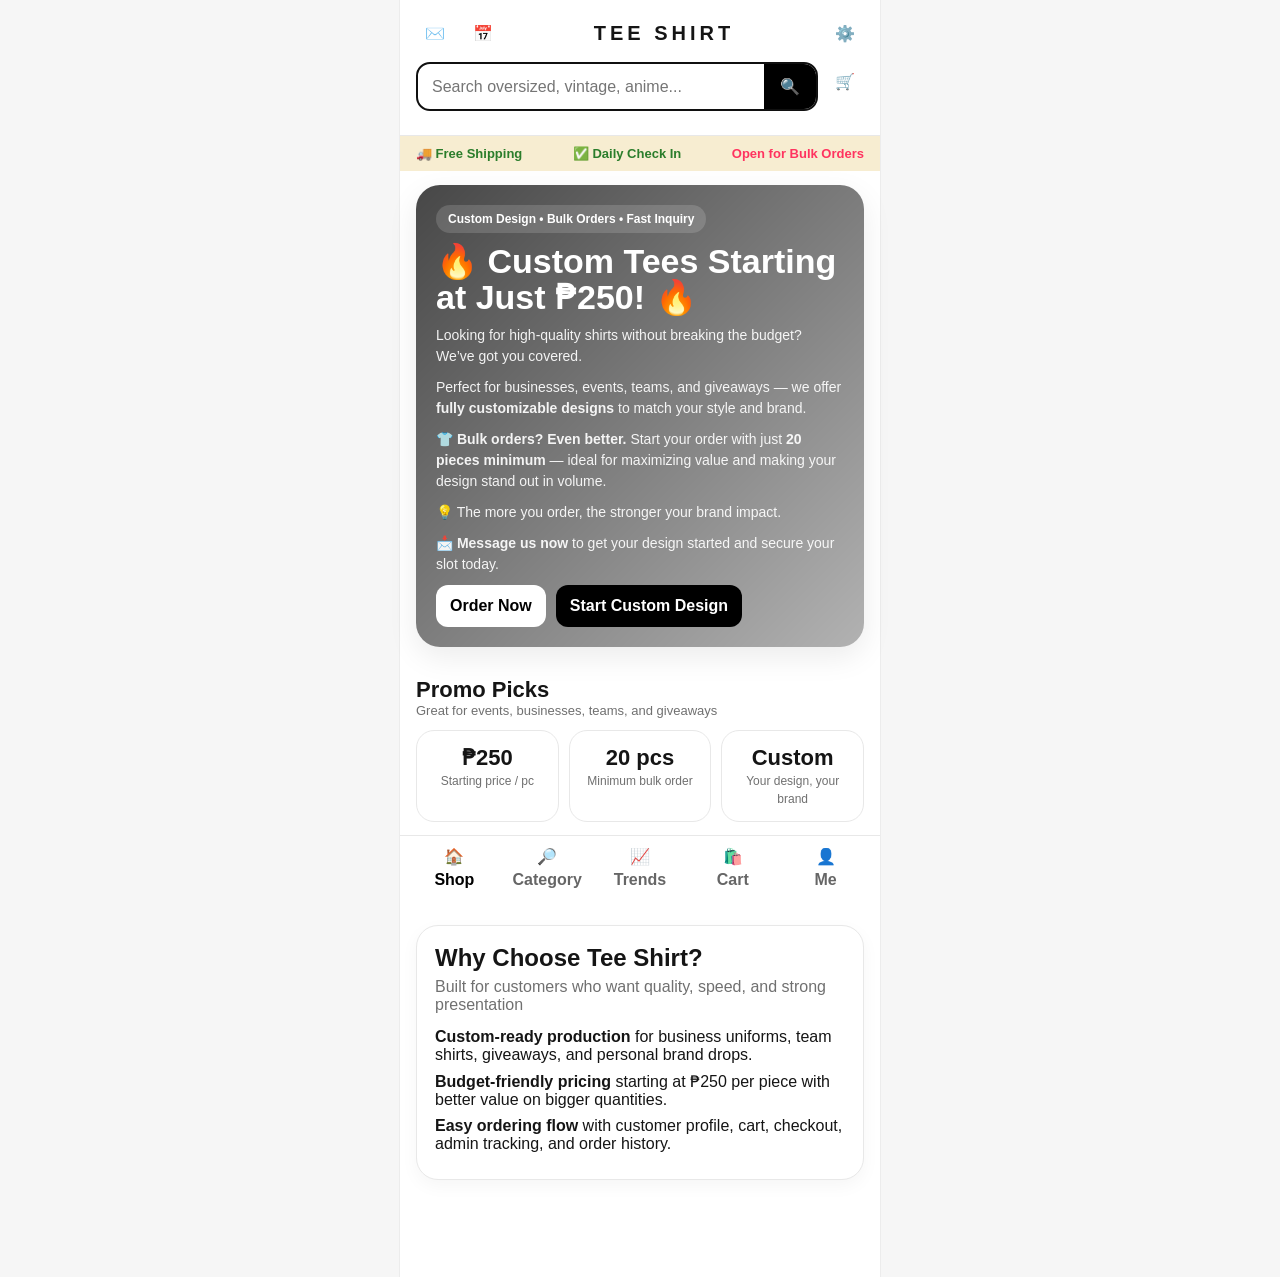
==== index.html @ b902dbe9 "Add files via upload" ====
<!DOCTYPE html>
<html lang="en">
<head>
  <meta charset="UTF-8" />
  <meta name="viewport" content="width=device-width, initial-scale=1.0" />
  <title>Tee Shirt</title>
  <link rel="stylesheet" href="./styles-v2.css" />
</head>
<body data-page="shop">
  <div class="app">
    <header class="topbar">
      <div class="topbar-inner">
        <button class="icon-btn js-notice" data-text="Inbox coming soon">✉️</button>
        <button class="icon-btn js-notice" data-text="Promos saved">📅</button>
        <div class="logo">TEE SHIRT</div>
        <a class="icon-btn" href="./admin-login.html" title="Admin">⚙️</a>
      </div>
      <div class="search-wrap">
        <div class="search">
          <input id="searchInput" type="text" placeholder="Search oversized, vintage, anime..." />
          <button id="searchBtn">🔍</button>
        </div>
        <button class="icon-btn" id="openCartBtn">🛒</button>
      </div>
      <div class="chips" id="chips"></div>
    </header>

    <div class="banner-strip">
      <div>🚚 Free Shipping</div>
      <div>✅ Daily Check In</div>
      <div class="pink">Open for Bulk Orders</div>
    </div>

    <section class="hero">
      <div class="hero-card">
        <div class="hero-copy hero-copy-wide">
          <div class="hero-eyebrow">Custom Design • Bulk Orders • Fast Inquiry</div>
          <h1>🔥 Custom Tees Starting at Just ₱250! 🔥</h1>
          <p>Looking for high-quality shirts without breaking the budget? We’ve got you covered.</p>
          <p>Perfect for businesses, events, teams, and giveaways — we offer <strong>fully customizable designs</strong> to match your style and brand.</p>
          <p>👕 <strong>Bulk orders? Even better.</strong> Start your order with just <strong>20 pieces minimum</strong> — ideal for maximizing value and making your design stand out in volume.</p>
          <p>💡 The more you order, the stronger your brand impact.</p>
          <p>📩 <strong>Message us now</strong> to get your design started and secure your slot today.</p>
          <div class="cta-row">
            <button class="btn light" id="shopNowBtn">Order Now</button>
            <button class="btn dark" id="openAccountBtn">Start Custom Design</button>
          </div>
        </div>
      </div>
    </section>

    <section class="section">
      <div class="section-head">
        <div>
          <div class="section-title">Promo Picks</div>
          <div class="section-sub">Great for events, businesses, teams, and giveaways</div>
        </div>
      </div>
      <div class="sale-strip">
        <div class="sale-box"><strong>₱250</strong><span>Starting price / pc</span></div>
        <div class="sale-box"><strong>20 pcs</strong><span>Minimum bulk order</span></div>
        <div class="sale-box"><strong>Custom</strong><span>Your design, your brand</span></div>
      </div>
    </section>

    <section class="section" id="productsSection">
      <div class="section-head">
        <div>
          <div class="section-title">Trending Products</div>
          <div class="section-sub" id="sourceLabel">Loading products...</div>
        </div>
      </div>
      <div class="grid" id="productGrid"></div>
    </section>

    <section class="section">
      <div class="panel">
        <div class="panel-head">
          <h2>Why Choose Tee Shirt?</h2>
          <p>Built for customers who want quality, speed, and strong presentation</p>
        </div>
        <div class="notes">
          <p><strong>Custom-ready production</strong> for business uniforms, team shirts, giveaways, and personal brand drops.</p>
          <p><strong>Budget-friendly pricing</strong> starting at ₱250 per piece with better value on bigger quantities.</p>
          <p><strong>Easy ordering flow</strong> with customer profile, cart, checkout, admin tracking, and order history.</p>
        </div>
      </div>
    </section>

    <nav class="bottom-nav">
      <button class="nav-btn active" id="navHome">🏠<span>Shop</span></button>
      <button class="nav-btn" id="navCategory">🔎<span>Category</span></button>
      <button class="nav-btn js-notice" data-text="Trends page can be added next">📈<span>Trends</span></button>
      <button class="nav-btn" id="navCart">🛍️<span>Cart</span></button>
      <button class="nav-btn" id="navAccount">👤<span>Me</span></button>
    </nav>
  </div>

  <div class="drawer" id="drawer">
    <div class="drawer-panel">
      <div class="drawer-head">
        <strong id="drawerTitle">Cart</strong>
        <button class="icon-btn" id="closeDrawerBtn">✕</button>
      </div>
      <div class="drawer-content">
        <div id="cartView" class="hidden"></div>
        <div id="accountView" class="hidden"></div>
      </div>
    </div>
  </div>

  
  <div class="product-page-modal hidden" id="productPageModal">
    <div class="product-page-shell">
      <div class="product-page-header">
        <button class="icon-btn" id="closeProductPageBtn" type="button">←</button>
        <div class="product-page-title">Product Details</div>
        <button class="icon-btn js-notice" data-text="Share feature can be added next" type="button">⤴</button>
      </div>

      <div class="product-page-scroll">
        <div class="product-gallery">
          <div class="product-main-image-wrap">
            <img id="productPageMainImage" class="product-main-image" src="" alt="Product image" />
            <div class="product-image-badge" id="productPageBadge">New</div>
          </div>

          <div class="product-thumbs">
            <button class="product-thumb active" id="thumbBtn1" type="button"><img id="thumbImg1" src="" alt=""></button>
            <button class="product-thumb" id="thumbBtn2" type="button"><img id="thumbImg2" src="" alt=""></button>
            <button class="product-thumb" id="thumbBtn3" type="button"><img id="thumbImg3" src="" alt=""></button>
          </div>
        </div>

        <div class="product-page-body">
          <div class="product-brand-row">
            <div class="product-brand-text" id="productPageBrand">TEE SHIRT</div>
            <button class="wishlist-chip js-notice" data-text="Wishlist feature can be added next" type="button">♡ Save</button>
          </div>

          <h2 class="product-page-name" id="productPageName"></h2>

          <div class="product-page-price-row">
            <div class="product-page-price" id="productPagePrice"></div>
            <div class="product-page-old-price" id="productPageOldPrice"></div>
          </div>

          <div class="product-meta-block">
            <div class="meta-pill" id="productPageCategory">Category</div>
            <div class="meta-pill" id="productPageSold">0 sold</div>
            <div class="meta-pill" id="productPageStock">Stock: 0</div>
          </div>

          <div class="product-section">
            <div class="product-section-head">
              <strong>Select Size</strong>
              <span id="selectedSizeLabel">No size selected</span>
            </div>
            <div class="size-grid" id="sizeGrid">
              <button class="size-option" type="button" data-size="S">S</button>
              <button class="size-option" type="button" data-size="M">M</button>
              <button class="size-option" type="button" data-size="L">L</button>
              <button class="size-option" type="button" data-size="XL">XL</button>
              <button class="size-option" type="button" data-size="2XL">2XL</button>
            </div>
          </div>

          <div class="product-section">
            <div class="product-section-head">
              <strong>Quantity</strong>
              <span>Adjust your order</span>
            </div>
            <div class="qty-box-large">
              <button id="detailQtyMinus" type="button">−</button>
              <strong id="detailQtyValue">1</strong>
              <button id="detailQtyPlus" type="button">+</button>
            </div>
          </div>

          <div class="product-section">
            <div class="product-section-head">
              <strong>Product Details</strong>
              <span>Good for events, teams, and brands</span>
            </div>
            <div class="detail-list">
              <div class="detail-row"><span>Store</span><strong>Tee Shirt</strong></div>
              <div class="detail-row"><span>Material</span><strong>Premium cotton feel</strong></div>
              <div class="detail-row"><span>Fit</span><strong>Customizable / Bulk-ready</strong></div>
              <div class="detail-row"><span>Minimum Order</span><strong>20 pcs for custom bulk</strong></div>
              <div class="detail-row"><span>Use Case</span><strong>Business, events, teams, giveaways</strong></div>
            </div>
          </div>

          <div class="product-section">
            <div class="product-section-head">
              <strong>Description</strong>
            </div>
            <p class="product-description" id="productPageDescription">
              High-quality custom tee ready for personal design, brand identity, uniforms, team wear, and giveaways.
            </p>
          </div>
        </div>
      </div>

      <div class="product-bottom-bar">
        <div class="product-bottom-price">
          <span>Total</span>
          <strong id="detailTotalPrice">₱0</strong>
        </div>
        <button class="btn dark product-add-btn" id="productPageAddToCartBtn" type="button">Add to Cart</button>
      </div>
    </div>
  </div>


  
  <div class="inquiry-modal hidden" id="inquiryModal">
    <div class="inquiry-card">
      <div class="drawer-head">
        <strong>Custom Bulk Order Inquiry</strong>
        <button class="icon-btn" id="closeInquiryBtn">✕</button>
      </div>
      <div class="inquiry-body">
        <div class="small">Send your design and bulk order details to admin.</div>
        <div class="field">
          <label>Name</label>
          <input id="inq_name" placeholder="Your full name" />
        </div>
        <div class="field">
          <label>Phone</label>
          <input id="inq_phone" placeholder="09xxxxxxxxxx" />
        </div>
        <div class="field">
          <label>Message</label>
          <<input type="file" id="inquiryImage" accept="image/*"><br>textarea id="inq_message" placeholder="Tell us your shirt design idea, quantity, sizes, event date, colors, and other details."></<input type="file" id="inquiryImage" accept="image/*"><br>textarea>
        </div>
        <button class="btn dark full-btn" id="sendInquiryBtn">Send Message</button>
      </div>
    </div>
  </div>


  <div class="notice" id="notice"></div>

  <script type="module" src="./app-v2.js"></script>
</body>
</html>
---- styles-v2.css ----
:root{--bg:#f6f6f6;--card:#fff;--text:#151515;--muted:#707070;--line:#e8e8e8;--shadow:0 10px 30px rgba(0,0,0,.08)}
*{box-sizing:border-box} html,body{margin:0;padding:0;font-family:Arial,Helvetica,sans-serif;background:var(--bg);color:var(--text)}
a{text-decoration:none;color:inherit} button,input,select{font:inherit} .hidden{display:none!important} .pink{color:#ff335f}
.app{max-width:480px;margin:0 auto;min-height:100vh;background:#fff;position:relative;box-shadow:0 0 0 1px rgba(0,0,0,.04)}
.topbar{position:sticky;top:0;z-index:30;background:#fff;border-bottom:1px solid var(--line)}
.topbar-inner{display:flex;align-items:center;gap:10px;padding:14px 16px 10px}
.logo{font-size:20px;font-weight:900;letter-spacing:4px;flex:1;text-align:center}
.icon-btn{width:38px;height:38px;border:none;background:#fff;border-radius:12px;display:grid;place-items:center;cursor:pointer}
.search-wrap{display:flex;gap:8px;padding:0 16px 12px}
.search{flex:1;display:flex;align-items:center;background:#fff;border:2px solid #101010;border-radius:14px;overflow:hidden}
.search input{flex:1;border:none;outline:none;padding:13px 14px;background:transparent}
.search button{border:none;background:#000;color:#fff;padding:13px 16px;cursor:pointer}
.chips{display:flex;gap:10px;overflow:auto;padding:0 16px 12px}.chips::-webkit-scrollbar{display:none}
.chip{white-space:nowrap;padding:8px 14px;border-radius:999px;background:#f1f1f1;border:1px solid var(--line);font-weight:700;font-size:14px;cursor:pointer}
.chip.active{background:#000;color:#fff;border-color:#000}
.banner-strip{display:flex;justify-content:space-between;gap:10px;padding:10px 16px;background:#f7edd1;font-weight:700;color:#2b7d2b;font-size:13px}
.hero{padding:14px 16px}
.hero-card{border-radius:24px;overflow:hidden;box-shadow:var(--shadow);background:linear-gradient(135deg,rgba(0,0,0,.72),rgba(0,0,0,.3)),url('https://images.unsplash.com/photo-1521572163474-6864f9cf17ab?auto=format&fit=crop&w=1200&q=80') center/cover;min-height:420px;display:flex;align-items:end}
.hero-copy{padding:20px;color:#fff;max-width:100%}.hero-eyebrow{display:inline-block;margin-bottom:10px;padding:7px 12px;border-radius:999px;background:rgba(255,255,255,.15);font-size:12px;font-weight:700}
.hero-copy h1{margin:0 0 10px;font-size:34px;line-height:1.06}
.hero-copy p{margin:0 0 10px;color:rgba(255,255,255,.92);font-size:14px;line-height:1.5;max-width:760px}
.cta-row{display:flex;gap:10px;flex-wrap:wrap;margin-top:10px}
.btn{border:none;border-radius:12px;padding:12px 14px;font-weight:800;cursor:pointer}.btn.light{background:#fff;color:#000}.btn.dark{background:#000;color:#fff}.btn.ghost{background:#f3f3f3;color:#111}
.section{padding:6px 16px 14px}.section-head{display:flex;align-items:center;justify-content:space-between;margin:10px 0 12px}.section-title{font-size:22px;font-weight:900}.section-sub{font-size:13px;color:var(--muted)}
.sale-strip{display:grid;grid-template-columns:repeat(3,1fr);gap:10px}.sale-box{background:#fff;border:1px solid var(--line);border-radius:18px;padding:14px;text-align:center}.sale-box strong{display:block;font-size:22px}.sale-box span{font-size:12px;color:var(--muted)}
.grid{display:grid;grid-template-columns:1fr 1fr;gap:12px}.card{background:#fff;border:1px solid var(--line);border-radius:18px;overflow:hidden;box-shadow:0 6px 18px rgba(0,0,0,.04)}
.thumb{position:relative;aspect-ratio:1/1.14;background:#eee center/cover no-repeat}.badge{position:absolute;left:10px;top:10px;background:#fff;color:#ff5a2f;border-radius:999px;padding:6px 10px;font-weight:900;font-size:12px;box-shadow:var(--shadow)} .fav{position:absolute;right:10px;top:10px;width:34px;height:34px;border:none;border-radius:50%;background:rgba(255,255,255,.92);cursor:pointer}
.card-body{padding:10px 12px 12px}.brand{font-size:12px;font-weight:800;color:#7a5cff}.name{font-weight:800;line-height:1.2;min-height:38px;margin:5px 0 8px}.meta{font-size:12px;color:var(--muted);display:flex;gap:8px;flex-wrap:wrap}
.price-row{display:flex;align-items:end;justify-content:space-between;margin-top:10px}.price{font-size:26px;font-weight:900;color:#ff5a2f}.old{font-size:13px;color:#999;text-decoration:line-through}
.mini-btn{border:none;background:#000;color:#fff;border-radius:12px;padding:10px 12px;font-weight:800;cursor:pointer}.mini-btn:disabled{opacity:.45;cursor:not-allowed}
.bottom-nav{position:sticky;bottom:0;z-index:35;background:#fff;border-top:1px solid var(--line);display:grid;grid-template-columns:repeat(5,1fr);padding:10px 8px calc(10px + env(safe-area-inset-bottom))}
.nav-btn{border:none;background:none;display:flex;flex-direction:column;align-items:center;gap:5px;color:#666;font-weight:700;cursor:pointer}.nav-btn.active{color:#000}
.drawer{position:fixed;inset:0;background:rgba(0,0,0,.45);display:none;align-items:end;justify-content:center}.drawer.show{display:flex}
.drawer-panel{width:min(480px,100vw);max-height:92vh;background:#fff;border-radius:24px 24px 0 0;overflow:hidden}.drawer-head{display:flex;justify-content:space-between;align-items:center;padding:16px;border-bottom:1px solid var(--line)}
.drawer-content{padding:16px;max-height:74vh;overflow:auto;padding-bottom:95px}.cart-item{display:grid;grid-template-columns:72px 1fr auto;gap:12px;padding:12px 0;border-bottom:1px solid var(--line)}.cart-thumb{width:72px;height:72px;border-radius:14px;background:#f0f0f0 center/cover no-repeat}
.qty{display:flex;align-items:center;gap:8px;margin-top:8px}.qty button{width:28px;height:28px;border:none;border-radius:8px;background:#f3f3f3;cursor:pointer}
.summary{border:1px solid var(--line);border-radius:18px;padding:14px;background:#fafafa}.summary-row{display:flex;justify-content:space-between;margin:8px 0}.empty{padding:36px 12px;text-align:center;color:var(--muted)}
.notice{position:fixed;left:50%;transform:translateX(-50%);bottom:96px;z-index:2001;background:#111;color:#fff;padding:12px 16px;border-radius:999px;display:none;font-weight:700;box-shadow:var(--shadow)}
.account-box{display:grid;gap:12px}.account-actions{position:sticky;bottom:0;background:#fff;padding-top:12px;padding-bottom:12px;border-top:1px solid var(--line);margin-top:4px}.full-btn{width:100%}
.field,.admin-form label{display:grid;gap:6px}.field label,.admin-form label{font-size:13px;color:var(--muted);font-weight:700}.field input,.admin-form input,.admin-form select{border:1px solid var(--line);border-radius:12px;padding:13px 14px;outline:none;background:#fff}
.two{display:grid;grid-template-columns:1fr 1fr;gap:10px}.small{font-size:12px;color:var(--muted)}
.admin-app{display:grid;grid-template-columns:240px 1fr;min-height:100vh}.sidebar{background:#111;color:#fff;padding:24px;display:grid;align-content:start;gap:12px}.sidebar-logo{font-size:22px;font-weight:900;letter-spacing:1px;margin-bottom:12px}
.side-link{display:block;border:none;background:#1d1d1d;color:#fff;padding:12px 14px;border-radius:12px;text-align:left;cursor:pointer}.side-link.active{background:#fff;color:#111}
.admin-main{padding:24px}.admin-top{display:flex;justify-content:space-between;align-items:center;gap:12px;flex-wrap:wrap;margin-bottom:18px}.admin-top h1{margin:0;font-size:30px}.admin-top p{margin:6px 0 0;color:var(--muted)}.top-actions-wrap{display:flex;gap:10px;flex-wrap:wrap}
.stats-grid{display:grid;grid-template-columns:repeat(4,1fr);gap:14px;margin-bottom:18px}.stat-card{background:#fff;border:1px solid var(--line);border-radius:18px;padding:18px;box-shadow:0 6px 18px rgba(0,0,0,.04)}.stat-card span{display:block;color:var(--muted);font-size:13px;margin-bottom:8px}.stat-card strong{font-size:28px}
.admin-grid{display:grid;grid-template-columns:1.1fr 1fr;gap:18px;margin-bottom:18px}.panel{background:#fff;border:1px solid var(--line);border-radius:22px;padding:18px;box-shadow:0 6px 18px rgba(0,0,0,.04);margin-bottom:18px}.panel-head h2{margin:0 0 6px}.panel-head p{margin:0 0 14px;color:var(--muted)}
.form-grid{display:grid;grid-template-columns:1fr 1fr;gap:12px}.form-actions{display:flex;gap:10px;flex-wrap:wrap;margin-top:14px}.table-wrap{overflow:auto}
.admin-table{width:100%;border-collapse:collapse}.admin-table th,.admin-table td{padding:12px 10px;border-bottom:1px solid var(--line);text-align:left;font-size:14px;vertical-align:top}.row-actions{display:flex;gap:8px;flex-wrap:wrap}.notes p{margin:8px 0}
.order-status-select{border:1px solid var(--line);border-radius:10px;padding:9px 10px;background:#fff;min-width:130px}
@media (max-width:980px){.admin-app{grid-template-columns:1fr}.sidebar{grid-template-columns:repeat(4,1fr);align-items:center}.sidebar-logo{grid-column:1/-1}.admin-grid{grid-template-columns:1fr}.stats-grid{grid-template-columns:repeat(2,1fr)}}
@media (max-width:560px){.form-grid,.two,.stats-grid,.sale-strip{grid-template-columns:1fr}.hero-card{min-height:500px}.banner-strip{font-size:12px}}

.login-page{min-height:100vh;display:grid;place-items:center;padding:24px}.login-card{width:min(480px,100%);background:#fff;border:1px solid var(--line);border-radius:24px;box-shadow:var(--shadow);padding:24px}.login-brand{font-size:14px;font-weight:900;letter-spacing:2px;margin-bottom:8px}.login-card h1{margin:0 0 8px}.login-sub{color:var(--muted);margin:0 0 18px}.login-form{display:grid;gap:12px;margin-bottom:14px}.login-form label{display:grid;gap:6px;font-size:13px;color:var(--muted);font-weight:700}.login-form input{border:1px solid var(--line);border-radius:12px;padding:13px 14px;outline:none;background:#fff}.login-back{display:grid;place-items:center;margin-top:12px}


.product-page-modal{position:fixed;inset:0;background:#fff;z-index:1200}
.product-page-shell{max-width:480px;margin:0 auto;min-height:100vh;display:flex;flex-direction:column;background:#fff}
.product-page-header{position:sticky;top:0;z-index:3;background:#fff;border-bottom:1px solid var(--line);display:flex;align-items:center;justify-content:space-between;padding:12px 14px}
.product-page-title{font-weight:900;font-size:16px}
.product-page-scroll{flex:1;overflow:auto;padding-bottom:120px}
.product-gallery{background:#fff}
.product-main-image-wrap{position:relative;background:#f5f5f5}
.product-main-image{width:100%;aspect-ratio:1/1.05;object-fit:cover;display:block}
.product-image-badge{position:absolute;left:14px;top:14px;background:#fff;color:#ff5a2f;border-radius:999px;padding:7px 12px;font-size:12px;font-weight:900;box-shadow:var(--shadow)}
.product-thumbs{display:flex;gap:10px;padding:12px 16px 0;overflow:auto}
.product-thumb{min-width:70px;width:70px;height:84px;border-radius:14px;border:2px solid transparent;background:#f3f3f3;padding:0;overflow:hidden;cursor:pointer}
.product-thumb.active{border-color:#000}
.product-thumb img{width:100%;height:100%;object-fit:cover;display:block}
.product-page-body{padding:14px 16px 20px;display:block}
.product-brand-row{display:flex;align-items:center;justify-content:space-between;gap:12px}
.product-brand-text{font-size:13px;font-weight:900;color:#7a5cff}
.wishlist-chip{border:1px solid var(--line);background:#fff;border-radius:999px;padding:8px 12px;font-weight:800;cursor:pointer}
.product-page-name{font-size:28px;line-height:1.08;margin:10px 0 12px}
.product-page-price-row{display:flex;align-items:flex-end;gap:10px;flex-wrap:wrap}
.product-page-price{font-size:32px;font-weight:900;color:#ff5a2f}
.product-page-old-price{color:#999;text-decoration:line-through;font-weight:700;padding-bottom:4px}
.product-meta-block{display:flex;flex-wrap:wrap;gap:8px;margin:14px 0 4px}
.meta-pill{background:#f6f6f6;border:1px solid var(--line);border-radius:999px;padding:8px 12px;font-size:12px;font-weight:800;color:#555}
.product-section{display:block;border-top:1px solid var(--line);padding-top:16px;margin-top:16px}
.product-section-head{display:flex;align-items:center;justify-content:space-between;gap:10px;margin-bottom:12px}
.product-section-head strong{font-size:16px}
.product-section-head span{font-size:12px;color:var(--muted)}
.size-grid{display:grid !important;grid-template-columns:repeat(3,1fr);gap:12px;margin-top:4px}
.size-option{display:flex !important;align-items:center;justify-content:center;min-height:48px;border:1px solid var(--line);background:#fff;border-radius:14px;padding:13px 10px;font-size:14px;font-weight:900;color:#111;cursor:pointer}
.size-option.active{background:#000;color:#fff;border-color:#000}
.qty-box-large{display:inline-flex;align-items:center;gap:14px;border:1px solid var(--line);border-radius:16px;padding:10px 14px;background:#fafafa}
.qty-box-large button{width:34px;height:34px;border:none;border-radius:10px;background:#fff;cursor:pointer;font-size:18px}
.qty-box-large strong{min-width:26px;text-align:center;font-size:18px}
.detail-list{display:grid;gap:10px}
.detail-row{display:flex;justify-content:space-between;gap:12px;border-bottom:1px dashed var(--line);padding-bottom:8px}
.detail-row span{color:var(--muted)}
.detail-row strong{text-align:right}
.product-description{line-height:1.55;color:#333;margin:0}
.product-bottom-bar{position:sticky;bottom:0;z-index:4;background:#fff;border-top:1px solid var(--line);display:flex;align-items:center;justify-content:space-between;gap:12px;padding:14px 16px calc(14px + env(safe-area-inset-bottom));box-shadow:0 -8px 20px rgba(0,0,0,.06)}
.product-bottom-price{display:grid;gap:2px}
.product-bottom-price span{color:var(--muted);font-size:12px}
.product-bottom-price strong{font-size:22px;color:#ff5a2f}
.product-add-btn{min-width:170px}

@media (max-width:560px){
  .size-grid{grid-template-columns:repeat(2,1fr)}
  .product-add-btn{min-width:140px}
}


.product-page-modal{position:fixed;inset:0;background:#fff;z-index:1200}
.product-page-shell{max-width:480px;margin:0 auto;min-height:100vh;display:flex;flex-direction:column;background:#fff}
.product-page-header{position:sticky;top:0;z-index:3;background:#fff;border-bottom:1px solid var(--line);display:flex;align-items:center;justify-content:space-between;padding:12px 14px}
.product-page-title{font-weight:900;font-size:16px}
.product-page-scroll{flex:1;overflow:auto;padding-bottom:120px}
.product-gallery{background:#fff}
.product-main-image-wrap{position:relative;background:#f5f5f5}
.product-main-image{width:100%;aspect-ratio:1/1.05;object-fit:cover;display:block}
.product-image-badge{position:absolute;left:14px;top:14px;background:#fff;color:#ff5a2f;border-radius:999px;padding:7px 12px;font-size:12px;font-weight:900;box-shadow:var(--shadow)}
.product-thumbs{display:flex;gap:10px;padding:12px 16px 0;overflow:auto}
.product-thumb{min-width:70px;width:70px;height:84px;border-radius:14px;border:2px solid transparent;background:#f3f3f3;padding:0;overflow:hidden;cursor:pointer}
.product-thumb.active{border-color:#000}
.product-thumb img{width:100%;height:100%;object-fit:cover;display:block}
.product-page-body{padding:14px 16px 20px}
.product-brand-row{display:flex;align-items:center;justify-content:space-between;gap:12px}
.product-brand-text{font-size:13px;font-weight:900;color:#7a5cff}
.wishlist-chip{border:1px solid var(--line);background:#fff;border-radius:999px;padding:8px 12px;font-weight:800;cursor:pointer}
.product-page-name{font-size:28px;line-height:1.08;margin:10px 0 12px}
.product-page-price-row{display:flex;align-items:flex-end;gap:10px;flex-wrap:wrap}
.product-page-price{font-size:32px;font-weight:900;color:#ff5a2f}
.product-page-old-price{color:#999;text-decoration:line-through;font-weight:700;padding-bottom:4px}
.product-meta-block{display:flex;flex-wrap:wrap;gap:8px;margin:14px 0 4px}
.meta-pill{background:#f6f6f6;border:1px solid var(--line);border-radius:999px;padding:8px 12px;font-size:12px;font-weight:800;color:#555}
.product-section{border-top:1px solid var(--line);padding-top:16px;margin-top:16px}
.product-section-head{display:flex;align-items:center;justify-content:space-between;gap:10px;margin-bottom:12px}
.product-section-head strong{font-size:16px}
.product-section-head span{font-size:12px;color:var(--muted)}
.size-grid{display:grid!important;grid-template-columns:repeat(3,1fr);gap:12px}
.size-option{display:flex!important;align-items:center;justify-content:center;min-height:48px;border:1px solid var(--line);background:#fff;border-radius:14px;padding:13px 10px;font-size:14px;font-weight:900;color:#111;cursor:pointer}
.size-option.active{background:#000;color:#fff;border-color:#000}
.qty-box-large{display:inline-flex;align-items:center;gap:14px;border:1px solid var(--line);border-radius:16px;padding:10px 14px;background:#fafafa}
.qty-box-large button{width:34px;height:34px;border:none;border-radius:10px;background:#fff;cursor:pointer;font-size:18px}
.qty-box-large strong{min-width:26px;text-align:center;font-size:18px}
.detail-list{display:grid;gap:10px}
.detail-row{display:flex;justify-content:space-between;gap:12px;border-bottom:1px dashed var(--line);padding-bottom:8px}
.detail-row span{color:var(--muted)}
.detail-row strong{text-align:right}
.product-description{line-height:1.55;color:#333;margin:0}
.product-bottom-bar{position:sticky;bottom:0;z-index:4;background:#fff;border-top:1px solid var(--line);display:flex;align-items:center;justify-content:space-between;gap:12px;padding:14px 16px calc(14px + env(safe-area-inset-bottom));box-shadow:0 -8px 20px rgba(0,0,0,.06)}
.product-bottom-price{display:grid;gap:2px}
.product-bottom-price span{color:var(--muted);font-size:12px}
.product-bottom-price strong{font-size:22px;color:#ff5a2f}
.product-add-btn{min-width:170px}
@media (max-width:560px){.size-grid{grid-template-columns:repeat(2,1fr)}.product-add-btn{min-width:140px}}

/* merged working adjustments */
.product-page-scroll{
  padding-bottom: 220px;
}
.product-main-image{
  aspect-ratio: 1 / 0.95;
}


/* v2 fix: prevent sticky add-to-cart bar from covering size buttons */
.product-page-scroll{
  padding-bottom: 220px !important;
}
.product-page-body{
  padding-bottom: 40px !important;
}
.product-section{
  position: relative;
  z-index: 1;
}
.size-grid{
  margin-bottom: 24px !important;
}
.product-bottom-bar{
  z-index: 10;
}


/* v3 fix: keep size section fully visible by making bottom bar part of normal flow */
.product-page-shell{
  height: 100vh;
}
.product-page-scroll{
  flex: 1 1 auto;
  overflow-y: auto;
  padding-bottom: 32px !important;
}
.product-page-body{
  padding-bottom: 24px !important;
}
.product-bottom-bar{
  position: static !important;
  bottom: auto !important;
  margin-top: 8px;
  flex-shrink: 0;
}


.inquiry-modal{
  position:fixed;
  inset:0;
  background:rgba(0,0,0,.5);
  z-index:1300;
  display:flex;
  align-items:center;
  justify-content:center;
  padding:16px;
}
.inquiry-card{
  width:min(480px,100%);
  max-height:90vh;
  overflow:auto;
  background:#fff;
  border-radius:24px;
  box-shadow:var(--shadow);
}
.inquiry-body{
  padding:16px;
  display:grid;
  gap:12px;
}
.inquiry-body textarea{
  min-height:140px;
  resize:vertical;
  border:1px solid var(--line);
  border-radius:12px;
  padding:13px 14px;
  outline:none;
  background:#fff;
  font:inherit;
}
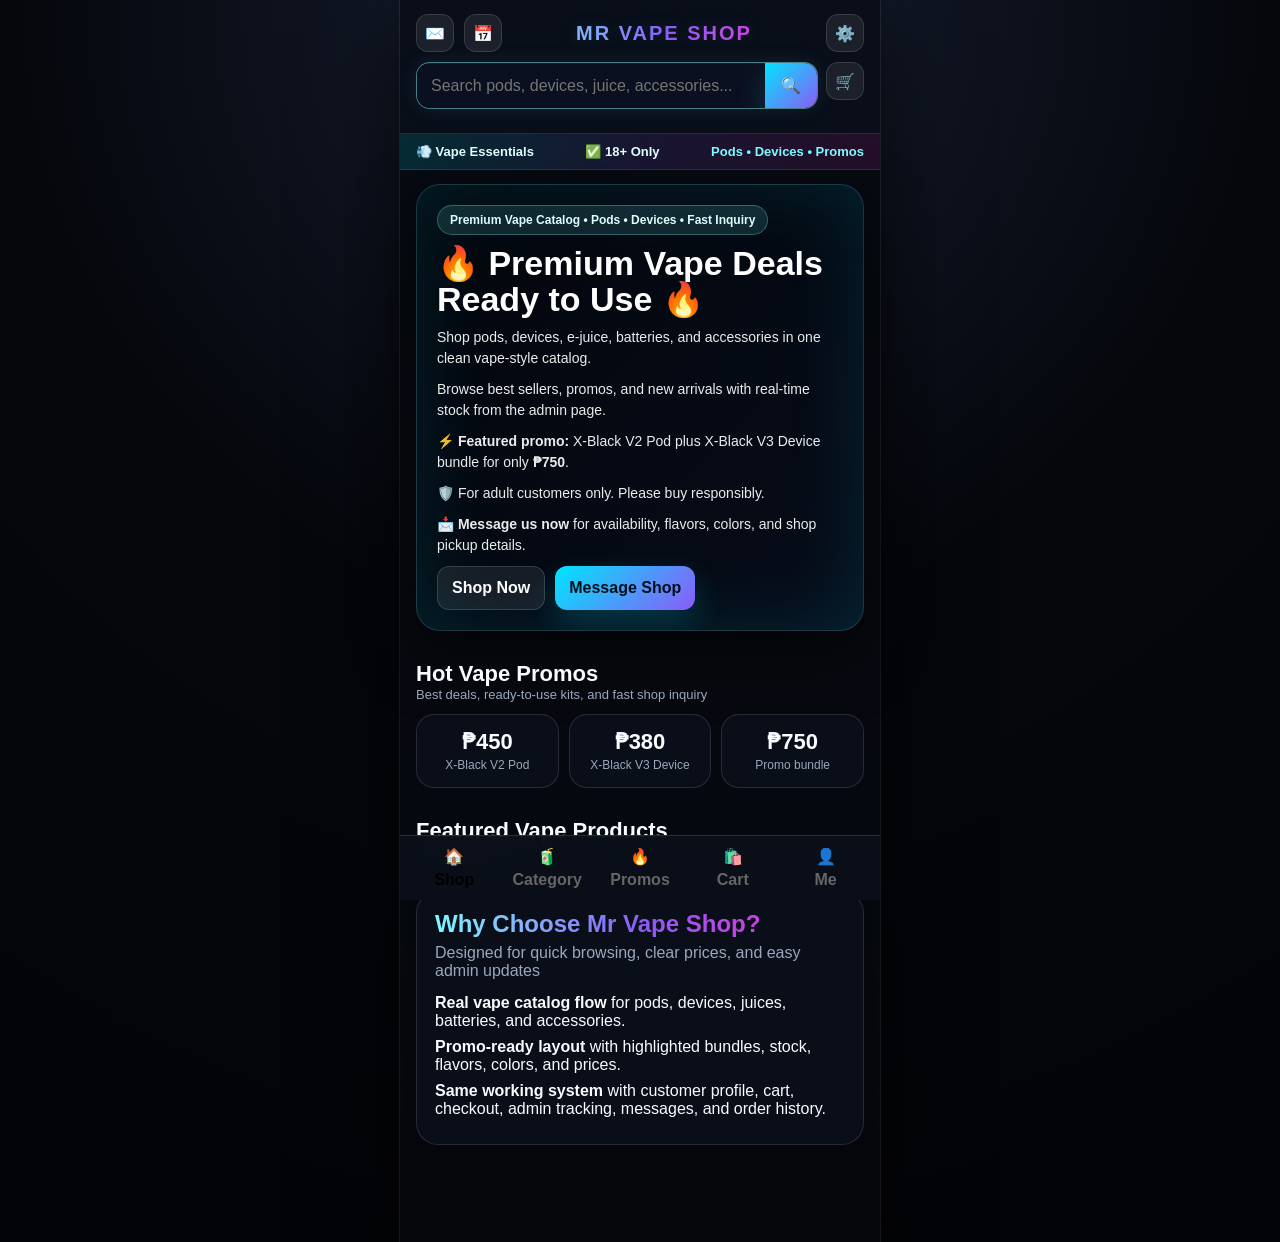
==== commit e0ab6f0b: "Add files via upload" ====
--- a/index.html
+++ b/index.html
@@ -3,21 +3,21 @@
 <head>
   <meta charset="UTF-8" />
   <meta name="viewport" content="width=device-width, initial-scale=1.0" />
-  <title>Tee Shirt</title>
-  <link rel="stylesheet" href="./styles-v2.css" />
+  <title>Mr Vape Shop</title>
+  <link rel="stylesheet" href="./styles-v3.css" />
 </head>
 <body data-page="shop">
   <div class="app">
     <header class="topbar">
       <div class="topbar-inner">
-        <button class="icon-btn js-notice" data-text="Inbox coming soon">✉️</button>
+        <button class="icon-btn inbox-btn" id="openInboxBtn" title="Inbox" type="button">✉️<span class="inbox-badge hidden" id="inboxBadge">1</span></button>
         <button class="icon-btn js-notice" data-text="Promos saved">📅</button>
-        <div class="logo">TEE SHIRT</div>
+        <div class="logo">MR VAPE SHOP</div>
         <a class="icon-btn" href="./admin-login.html" title="Admin">⚙️</a>
       </div>
       <div class="search-wrap">
         <div class="search">
-          <input id="searchInput" type="text" placeholder="Search oversized, vintage, anime..." />
+          <input id="searchInput" type="text" placeholder="Search pods, devices, juice, accessories..." />
           <button id="searchBtn">🔍</button>
         </div>
         <button class="icon-btn" id="openCartBtn">🛒</button>
@@ -26,24 +26,24 @@
     </header>
 
     <div class="banner-strip">
-      <div>🚚 Free Shipping</div>
-      <div>✅ Daily Check In</div>
-      <div class="pink">Open for Bulk Orders</div>
+      <div>💨 Vape Essentials</div>
+      <div>✅ 18+ Only</div>
+      <div class="pink">Pods • Devices • Promos</div>
     </div>
 
     <section class="hero">
       <div class="hero-card">
         <div class="hero-copy hero-copy-wide">
-          <div class="hero-eyebrow">Custom Design • Bulk Orders • Fast Inquiry</div>
-          <h1>🔥 Custom Tees Starting at Just ₱250! 🔥</h1>
-          <p>Looking for high-quality shirts without breaking the budget? We’ve got you covered.</p>
-          <p>Perfect for businesses, events, teams, and giveaways — we offer <strong>fully customizable designs</strong> to match your style and brand.</p>
-          <p>👕 <strong>Bulk orders? Even better.</strong> Start your order with just <strong>20 pieces minimum</strong> — ideal for maximizing value and making your design stand out in volume.</p>
-          <p>💡 The more you order, the stronger your brand impact.</p>
-          <p>📩 <strong>Message us now</strong> to get your design started and secure your slot today.</p>
+          <div class="hero-eyebrow">Premium Vape Catalog • Pods • Devices • Fast Inquiry</div>
+          <h1>🔥 Premium Vape Deals Ready to Use 🔥</h1>
+          <p>Shop pods, devices, e-juice, batteries, and accessories in one clean vape-style catalog.</p>
+          <p>Browse best sellers, promos, and new arrivals with real-time stock from the admin page.</p>
+          <p>⚡ <strong>Featured promo:</strong> X-Black V2 Pod plus X-Black V3 Device bundle for only <strong>₱750</strong>.</p>
+          <p>🛡️ For adult customers only. Please buy responsibly.</p>
+          <p>📩 <strong>Message us now</strong> for availability, flavors, colors, and shop pickup details.</p>
           <div class="cta-row">
-            <button class="btn light" id="shopNowBtn">Order Now</button>
-            <button class="btn dark" id="openAccountBtn">Start Custom Design</button>
+            <button class="btn light" id="shopNowBtn">Shop Now</button>
+            <button class="btn dark" id="openAccountBtn">Message Shop</button>
           </div>
         </div>
       </div>
@@ -52,21 +52,21 @@
     <section class="section">
       <div class="section-head">
         <div>
-          <div class="section-title">Promo Picks</div>
-          <div class="section-sub">Great for events, businesses, teams, and giveaways</div>
+          <div class="section-title">Hot Vape Promos</div>
+          <div class="section-sub">Best deals, ready-to-use kits, and fast shop inquiry</div>
         </div>
       </div>
       <div class="sale-strip">
-        <div class="sale-box"><strong>₱250</strong><span>Starting price / pc</span></div>
-        <div class="sale-box"><strong>20 pcs</strong><span>Minimum bulk order</span></div>
-        <div class="sale-box"><strong>Custom</strong><span>Your design, your brand</span></div>
+        <div class="sale-box"><strong>₱450</strong><span>X-Black V2 Pod</span></div>
+        <div class="sale-box"><strong>₱380</strong><span>X-Black V3 Device</span></div>
+        <div class="sale-box"><strong>₱750</strong><span>Promo bundle</span></div>
       </div>
     </section>
 
     <section class="section" id="productsSection">
       <div class="section-head">
         <div>
-          <div class="section-title">Trending Products</div>
+          <div class="section-title">Featured Vape Products</div>
           <div class="section-sub" id="sourceLabel">Loading products...</div>
         </div>
       </div>
@@ -76,21 +76,21 @@
     <section class="section">
       <div class="panel">
         <div class="panel-head">
-          <h2>Why Choose Tee Shirt?</h2>
-          <p>Built for customers who want quality, speed, and strong presentation</p>
+          <h2>Why Choose Mr Vape Shop?</h2>
+          <p>Designed for quick browsing, clear prices, and easy admin updates</p>
         </div>
         <div class="notes">
-          <p><strong>Custom-ready production</strong> for business uniforms, team shirts, giveaways, and personal brand drops.</p>
-          <p><strong>Budget-friendly pricing</strong> starting at ₱250 per piece with better value on bigger quantities.</p>
-          <p><strong>Easy ordering flow</strong> with customer profile, cart, checkout, admin tracking, and order history.</p>
+          <p><strong>Real vape catalog flow</strong> for pods, devices, juices, batteries, and accessories.</p>
+          <p><strong>Promo-ready layout</strong> with highlighted bundles, stock, flavors, colors, and prices.</p>
+          <p><strong>Same working system</strong> with customer profile, cart, checkout, admin tracking, messages, and order history.</p>
         </div>
       </div>
     </section>
 
     <nav class="bottom-nav">
       <button class="nav-btn active" id="navHome">🏠<span>Shop</span></button>
-      <button class="nav-btn" id="navCategory">🔎<span>Category</span></button>
-      <button class="nav-btn js-notice" data-text="Trends page can be added next">📈<span>Trends</span></button>
+      <button class="nav-btn" id="navCategory">🧃<span>Category</span></button>
+      <button class="nav-btn js-notice" data-text="Trends page can be added next">🔥<span>Promos</span></button>
       <button class="nav-btn" id="navCart">🛍️<span>Cart</span></button>
       <button class="nav-btn" id="navAccount">👤<span>Me</span></button>
     </nav>
@@ -134,7 +134,7 @@
 
         <div class="product-page-body">
           <div class="product-brand-row">
-            <div class="product-brand-text" id="productPageBrand">TEE SHIRT</div>
+            <div class="product-brand-text" id="productPageBrand">MR VAPE SHOP</div>
             <button class="wishlist-chip js-notice" data-text="Wishlist feature can be added next" type="button">♡ Save</button>
           </div>
 
@@ -153,15 +153,15 @@
 
           <div class="product-section">
             <div class="product-section-head">
-              <strong>Select Size</strong>
-              <span id="selectedSizeLabel">No size selected</span>
+              <strong>Select Variant</strong>
+              <span id="selectedSizeLabel">No variant selected</span>
             </div>
             <div class="size-grid" id="sizeGrid">
-              <button class="size-option" type="button" data-size="S">S</button>
-              <button class="size-option" type="button" data-size="M">M</button>
-              <button class="size-option" type="button" data-size="L">L</button>
-              <button class="size-option" type="button" data-size="XL">XL</button>
-              <button class="size-option" type="button" data-size="2XL">2XL</button>
+              <button class="size-option" type="button" data-size="Classic">Classic</button>
+              <button class="size-option" type="button" data-size="Mint">Mint</button>
+              <button class="size-option" type="button" data-size="Fruit">Fruit</button>
+              <button class="size-option" type="button" data-size="Ice">Ice</button>
+              <button class="size-option" type="button" data-size="Device Color">Device Color</button>
             </div>
           </div>
 
@@ -180,14 +180,14 @@
           <div class="product-section">
             <div class="product-section-head">
               <strong>Product Details</strong>
-              <span>Good for events, teams, and brands</span>
+              <span>Flavors, colors, and product info</span>
             </div>
             <div class="detail-list">
-              <div class="detail-row"><span>Store</span><strong>Tee Shirt</strong></div>
-              <div class="detail-row"><span>Material</span><strong>Premium cotton feel</strong></div>
-              <div class="detail-row"><span>Fit</span><strong>Customizable / Bulk-ready</strong></div>
-              <div class="detail-row"><span>Minimum Order</span><strong>20 pcs for custom bulk</strong></div>
-              <div class="detail-row"><span>Use Case</span><strong>Business, events, teams, giveaways</strong></div>
+              <div class="detail-row"><span>Store</span><strong>MR VAPE SHOP</strong></div>
+              <div class="detail-row"><span>Type</span><strong>Vape product</strong></div>
+              <div class="detail-row"><span>Variants</span><strong>Flavors and colors available</strong></div>
+              <div class="detail-row"><span>Promo</span><strong>Bundle deals available</strong></div>
+              <div class="detail-row"><span>Reminder</span><strong>For adult customers only</strong></div>
             </div>
           </div>
 
@@ -196,7 +196,7 @@
               <strong>Description</strong>
             </div>
             <p class="product-description" id="productPageDescription">
-              High-quality custom tee ready for personal design, brand identity, uniforms, team wear, and giveaways.
+              Premium vape product with available variants. Check stock, price, flavor, and color before checkout.
             </p>
           </div>
         </div>
@@ -214,14 +214,14 @@
 
 
   
+  
   <div class="inquiry-modal hidden" id="inquiryModal">
-    <div class="inquiry-card">
+    <div class="inquiry-card messenger-card">
       <div class="drawer-head">
-        <strong>Custom Bulk Order Inquiry</strong>
+        <strong>Vape Shop Chat</strong>
         <button class="icon-btn" id="closeInquiryBtn">✕</button>
       </div>
-      <div class="inquiry-body">
-        <div class="small">Send your design and bulk order details to admin.</div>
+      <div class="messenger-top-fields">
         <div class="field">
           <label>Name</label>
           <input id="inq_name" placeholder="Your full name" />
@@ -230,11 +230,25 @@
           <label>Phone</label>
           <input id="inq_phone" placeholder="09xxxxxxxxxx" />
         </div>
-        <div class="field">
-          <label>Message</label>
-          <<input type="file" id="inquiryImage" accept="image/*"><br>textarea id="inq_message" placeholder="Tell us your shirt design idea, quantity, sizes, event date, colors, and other details."></<input type="file" id="inquiryImage" accept="image/*"><br>textarea>
-        </div>
-        <button class="btn dark full-btn" id="sendInquiryBtn">Send Message</button>
+      </div>
+      <div class="messenger-chat-window" id="customerChatWindow"></div>
+      <div class="messenger-compose">
+        <div class="chat-quick-row" aria-label="Quick messages">
+          <button class="chat-quick" type="button" data-quick-message="Hi, I want to check available flavors.">Check flavors</button>
+          <button class="chat-quick" type="button" data-quick-message="Hi, I want to order a promo bundle.">Promo bundle</button>
+          <button class="chat-quick" type="button" data-quick-message="Hi, is pickup available today?">Pickup today</button>
+        </div>
+        <textarea id="inq_message" placeholder="Tell us the product, flavor, device color, quantity, and pickup or delivery details."></textarea>
+        <div class="chat-upload-row">
+          <label class="upload-chip" for="inq_image">📷 Add Image</label>
+          <input id="inq_image" class="hidden-file-input" type="file" accept="image/*" />
+          <span class="upload-file-name" id="inqImageName">No image selected</span>
+        </div>
+        <div class="chat-image-preview hidden" id="inqImagePreviewWrap">
+          <img id="inqImagePreview" alt="Selected image preview" />
+          <button class="mini-remove-btn" id="removeInquiryImageBtn" type="button">Remove</button>
+        </div>
+        <button class="btn dark full-btn" id="sendInquiryBtn" type="button">Send Message</button>
       </div>
     </div>
   </div>
@@ -242,6 +256,6 @@
 
   <div class="notice" id="notice"></div>
 
-  <script type="module" src="./app-v2.js"></script>
+  <script type="module" src="./app-v3.js"></script>
 </body>
 </html>
--- a/styles-v3.css
+++ b/styles-v3.css
@@ -0,0 +1,626 @@
+
+:root{--bg:#f6f6f6;--card:#fff;--text:#151515;--muted:#707070;--line:#e8e8e8;--shadow:0 10px 30px rgba(0,0,0,.08)}
+*{box-sizing:border-box} html,body{margin:0;padding:0;font-family:Arial,Helvetica,sans-serif;background:var(--bg);color:var(--text)}
+a{text-decoration:none;color:inherit} button,input,select{font:inherit} .hidden{display:none!important} .pink{color:#ff335f}
+.app{max-width:480px;margin:0 auto;min-height:100vh;background:#fff;position:relative;box-shadow:0 0 0 1px rgba(0,0,0,.04)}
+.topbar{position:sticky;top:0;z-index:30;background:#fff;border-bottom:1px solid var(--line)}
+.topbar-inner{display:flex;align-items:center;gap:10px;padding:14px 16px 10px}
+.logo{font-size:20px;font-weight:900;letter-spacing:4px;flex:1;text-align:center}
+.icon-btn{width:38px;height:38px;border:none;background:#fff;border-radius:12px;display:grid;place-items:center;cursor:pointer}
+.search-wrap{display:flex;gap:8px;padding:0 16px 12px}
+.search{flex:1;display:flex;align-items:center;background:#fff;border:2px solid #101010;border-radius:14px;overflow:hidden}
+.search input{flex:1;border:none;outline:none;padding:13px 14px;background:transparent}
+.search button{border:none;background:#000;color:#fff;padding:13px 16px;cursor:pointer}
+.chips{display:flex;gap:10px;overflow:auto;padding:0 16px 12px}.chips::-webkit-scrollbar{display:none}
+.chip{white-space:nowrap;padding:8px 14px;border-radius:999px;background:#f1f1f1;border:1px solid var(--line);font-weight:700;font-size:14px;cursor:pointer}
+.chip.active{background:#000;color:#fff;border-color:#000}
+.banner-strip{display:flex;justify-content:space-between;gap:10px;padding:10px 16px;background:#f7edd1;font-weight:700;color:#2b7d2b;font-size:13px}
+.hero{padding:14px 16px}
+.hero-card{border-radius:24px;overflow:hidden;box-shadow:var(--shadow);background:linear-gradient(135deg,rgba(0,0,0,.72),rgba(0,0,0,.3)),url('https://images.unsplash.com/photo-1521572163474-6864f9cf17ab?auto=format&fit=crop&w=1200&q=80') center/cover;min-height:420px;display:flex;align-items:end}
+.hero-copy{padding:20px;color:#fff;max-width:100%}.hero-eyebrow{display:inline-block;margin-bottom:10px;padding:7px 12px;border-radius:999px;background:rgba(255,255,255,.15);font-size:12px;font-weight:700}
+.hero-copy h1{margin:0 0 10px;font-size:34px;line-height:1.06}
+.hero-copy p{margin:0 0 10px;color:rgba(255,255,255,.92);font-size:14px;line-height:1.5;max-width:760px}
+.cta-row{display:flex;gap:10px;flex-wrap:wrap;margin-top:10px}
+.btn{border:none;border-radius:12px;padding:12px 14px;font-weight:800;cursor:pointer}.btn.light{background:#fff;color:#000}.btn.dark{background:#000;color:#fff}.btn.ghost{background:#f3f3f3;color:#111}
+.section{padding:6px 16px 14px}.section-head{display:flex;align-items:center;justify-content:space-between;margin:10px 0 12px}.section-title{font-size:22px;font-weight:900}.section-sub{font-size:13px;color:var(--muted)}
+.sale-strip{display:grid;grid-template-columns:repeat(3,1fr);gap:10px}.sale-box{background:#fff;border:1px solid var(--line);border-radius:18px;padding:14px;text-align:center}.sale-box strong{display:block;font-size:22px}.sale-box span{font-size:12px;color:var(--muted)}
+.grid{display:grid;grid-template-columns:1fr 1fr;gap:12px}.card{background:#fff;border:1px solid var(--line);border-radius:18px;overflow:hidden;box-shadow:0 6px 18px rgba(0,0,0,.04)}
+.thumb{position:relative;aspect-ratio:1/1.14;background:#eee center/cover no-repeat}.badge{position:absolute;left:10px;top:10px;background:#fff;color:#ff5a2f;border-radius:999px;padding:6px 10px;font-weight:900;font-size:12px;box-shadow:var(--shadow)} .fav{position:absolute;right:10px;top:10px;width:34px;height:34px;border:none;border-radius:50%;background:rgba(255,255,255,.92);cursor:pointer}
+.card-body{padding:10px 12px 12px}.brand{font-size:12px;font-weight:800;color:#7a5cff}.name{font-weight:800;line-height:1.2;min-height:38px;margin:5px 0 8px}.meta{font-size:12px;color:var(--muted);display:flex;gap:8px;flex-wrap:wrap}
+.price-row{display:flex;align-items:end;justify-content:space-between;margin-top:10px}.price{font-size:26px;font-weight:900;color:#ff5a2f}.old{font-size:13px;color:#999;text-decoration:line-through}
+.mini-btn{border:none;background:#000;color:#fff;border-radius:12px;padding:10px 12px;font-weight:800;cursor:pointer}.mini-btn:disabled{opacity:.45;cursor:not-allowed}
+.bottom-nav{position:sticky;bottom:0;z-index:35;background:#fff;border-top:1px solid var(--line);display:grid;grid-template-columns:repeat(5,1fr);padding:10px 8px calc(10px + env(safe-area-inset-bottom))}
+.nav-btn{border:none;background:none;display:flex;flex-direction:column;align-items:center;gap:5px;color:#666;font-weight:700;cursor:pointer}.nav-btn.active{color:#000}
+.drawer{position:fixed;inset:0;background:rgba(0,0,0,.45);display:none;align-items:end;justify-content:center}.drawer.show{display:flex}
+.drawer-panel{width:min(480px,100vw);max-height:92vh;background:#fff;border-radius:24px 24px 0 0;overflow:hidden}.drawer-head{display:flex;justify-content:space-between;align-items:center;padding:16px;border-bottom:1px solid var(--line)}
+.drawer-content{padding:16px;max-height:74vh;overflow:auto;padding-bottom:95px}.cart-item{display:grid;grid-template-columns:72px 1fr auto;gap:12px;padding:12px 0;border-bottom:1px solid var(--line)}.cart-thumb{width:72px;height:72px;border-radius:14px;background:#f0f0f0 center/cover no-repeat}
+.qty{display:flex;align-items:center;gap:8px;margin-top:8px}.qty button{width:28px;height:28px;border:none;border-radius:8px;background:#f3f3f3;cursor:pointer}
+.summary{border:1px solid var(--line);border-radius:18px;padding:14px;background:#fafafa}.summary-row{display:flex;justify-content:space-between;margin:8px 0}.empty{padding:36px 12px;text-align:center;color:var(--muted)}
+.notice{position:fixed;left:50%;transform:translateX(-50%);bottom:96px;z-index:2001;background:#111;color:#fff;padding:12px 16px;border-radius:999px;display:none;font-weight:700;box-shadow:var(--shadow)}
+.account-box{display:grid;gap:12px}.account-actions{position:sticky;bottom:0;background:#fff;padding-top:12px;padding-bottom:12px;border-top:1px solid var(--line);margin-top:4px}.full-btn{width:100%}
+.field,.admin-form label{display:grid;gap:6px}.field label,.admin-form label{font-size:13px;color:var(--muted);font-weight:700}.field input,.admin-form input,.admin-form select{border:1px solid var(--line);border-radius:12px;padding:13px 14px;outline:none;background:#fff}
+.two{display:grid;grid-template-columns:1fr 1fr;gap:10px}.small{font-size:12px;color:var(--muted)}
+.admin-app{display:grid;grid-template-columns:240px 1fr;min-height:100vh}.sidebar{background:#111;color:#fff;padding:24px;display:grid;align-content:start;gap:12px}.sidebar-logo{font-size:22px;font-weight:900;letter-spacing:1px;margin-bottom:12px}
+.side-link{display:block;border:none;background:#1d1d1d;color:#fff;padding:12px 14px;border-radius:12px;text-align:left;cursor:pointer}.side-link.active{background:#fff;color:#111}
+.admin-main{padding:24px}.admin-top{display:flex;justify-content:space-between;align-items:center;gap:12px;flex-wrap:wrap;margin-bottom:18px}.admin-top h1{margin:0;font-size:30px}.admin-top p{margin:6px 0 0;color:var(--muted)}.top-actions-wrap{display:flex;gap:10px;flex-wrap:wrap}
+.stats-grid{display:grid;grid-template-columns:repeat(4,1fr);gap:14px;margin-bottom:18px}.stat-card{background:#fff;border:1px solid var(--line);border-radius:18px;padding:18px;box-shadow:0 6px 18px rgba(0,0,0,.04)}.stat-card span{display:block;color:var(--muted);font-size:13px;margin-bottom:8px}.stat-card strong{font-size:28px}
+.admin-grid{display:grid;grid-template-columns:1.1fr 1fr;gap:18px;margin-bottom:18px}.panel{background:#fff;border:1px solid var(--line);border-radius:22px;padding:18px;box-shadow:0 6px 18px rgba(0,0,0,.04);margin-bottom:18px}.panel-head h2{margin:0 0 6px}.panel-head p{margin:0 0 14px;color:var(--muted)}
+.form-grid{display:grid;grid-template-columns:1fr 1fr;gap:12px}.form-actions{display:flex;gap:10px;flex-wrap:wrap;margin-top:14px}.table-wrap{overflow:auto}
+.admin-table{width:100%;border-collapse:collapse}.admin-table th,.admin-table td{padding:12px 10px;border-bottom:1px solid var(--line);text-align:left;font-size:14px;vertical-align:top}.row-actions{display:flex;gap:8px;flex-wrap:wrap}.notes p{margin:8px 0}
+.order-status-select{border:1px solid var(--line);border-radius:10px;padding:9px 10px;background:#fff;min-width:130px}
+@media (max-width:980px){.admin-app{grid-template-columns:1fr}.sidebar{grid-template-columns:repeat(4,1fr);align-items:center}.sidebar-logo{grid-column:1/-1}.admin-grid{grid-template-columns:1fr}.stats-grid{grid-template-columns:repeat(2,1fr)}}
+@media (max-width:560px){.form-grid,.two,.stats-grid,.sale-strip{grid-template-columns:1fr}.hero-card{min-height:500px}.banner-strip{font-size:12px}}
+
+.login-page{min-height:100vh;display:grid;place-items:center;padding:24px}.login-card{width:min(480px,100%);background:#fff;border:1px solid var(--line);border-radius:24px;box-shadow:var(--shadow);padding:24px}.login-brand{font-size:14px;font-weight:900;letter-spacing:2px;margin-bottom:8px}.login-card h1{margin:0 0 8px}.login-sub{color:var(--muted);margin:0 0 18px}.login-form{display:grid;gap:12px;margin-bottom:14px}.login-form label{display:grid;gap:6px;font-size:13px;color:var(--muted);font-weight:700}.login-form input{border:1px solid var(--line);border-radius:12px;padding:13px 14px;outline:none;background:#fff}.login-back{display:grid;place-items:center;margin-top:12px}
+
+
+.product-page-modal{position:fixed;inset:0;background:#fff;z-index:1200}
+.product-page-shell{max-width:480px;margin:0 auto;min-height:100vh;display:flex;flex-direction:column;background:#fff}
+.product-page-header{position:sticky;top:0;z-index:3;background:#fff;border-bottom:1px solid var(--line);display:flex;align-items:center;justify-content:space-between;padding:12px 14px}
+.product-page-title{font-weight:900;font-size:16px}
+.product-page-scroll{flex:1;overflow:auto;padding-bottom:120px}
+.product-gallery{background:#fff}
+.product-main-image-wrap{position:relative;background:#f5f5f5}
+.product-main-image{width:100%;aspect-ratio:1/1.05;object-fit:cover;display:block}
+.product-image-badge{position:absolute;left:14px;top:14px;background:#fff;color:#ff5a2f;border-radius:999px;padding:7px 12px;font-size:12px;font-weight:900;box-shadow:var(--shadow)}
+.product-thumbs{display:flex;gap:10px;padding:12px 16px 0;overflow:auto}
+.product-thumb{min-width:70px;width:70px;height:84px;border-radius:14px;border:2px solid transparent;background:#f3f3f3;padding:0;overflow:hidden;cursor:pointer}
+.product-thumb.active{border-color:#000}
+.product-thumb img{width:100%;height:100%;object-fit:cover;display:block}
+.product-page-body{padding:14px 16px 20px;display:block}
+.product-brand-row{display:flex;align-items:center;justify-content:space-between;gap:12px}
+.product-brand-text{font-size:13px;font-weight:900;color:#7a5cff}
+.wishlist-chip{border:1px solid var(--line);background:#fff;border-radius:999px;padding:8px 12px;font-weight:800;cursor:pointer}
+.product-page-name{font-size:28px;line-height:1.08;margin:10px 0 12px}
+.product-page-price-row{display:flex;align-items:flex-end;gap:10px;flex-wrap:wrap}
+.product-page-price{font-size:32px;font-weight:900;color:#ff5a2f}
+.product-page-old-price{color:#999;text-decoration:line-through;font-weight:700;padding-bottom:4px}
+.product-meta-block{display:flex;flex-wrap:wrap;gap:8px;margin:14px 0 4px}
+.meta-pill{background:#f6f6f6;border:1px solid var(--line);border-radius:999px;padding:8px 12px;font-size:12px;font-weight:800;color:#555}
+.product-section{display:block;border-top:1px solid var(--line);padding-top:16px;margin-top:16px}
+.product-section-head{display:flex;align-items:center;justify-content:space-between;gap:10px;margin-bottom:12px}
+.product-section-head strong{font-size:16px}
+.product-section-head span{font-size:12px;color:var(--muted)}
+.size-grid{display:grid !important;grid-template-columns:repeat(3,1fr);gap:12px;margin-top:4px}
+.size-option{display:flex !important;align-items:center;justify-content:center;min-height:48px;border:1px solid var(--line);background:#fff;border-radius:14px;padding:13px 10px;font-size:14px;font-weight:900;color:#111;cursor:pointer}
+.size-option.active{background:#000;color:#fff;border-color:#000}
+.qty-box-large{display:inline-flex;align-items:center;gap:14px;border:1px solid var(--line);border-radius:16px;padding:10px 14px;background:#fafafa}
+.qty-box-large button{width:34px;height:34px;border:none;border-radius:10px;background:#fff;cursor:pointer;font-size:18px}
+.qty-box-large strong{min-width:26px;text-align:center;font-size:18px}
+.detail-list{display:grid;gap:10px}
+.detail-row{display:flex;justify-content:space-between;gap:12px;border-bottom:1px dashed var(--line);padding-bottom:8px}
+.detail-row span{color:var(--muted)}
+.detail-row strong{text-align:right}
+.product-description{line-height:1.55;color:#333;margin:0}
+.product-bottom-bar{position:sticky;bottom:0;z-index:4;background:#fff;border-top:1px solid var(--line);display:flex;align-items:center;justify-content:space-between;gap:12px;padding:14px 16px calc(14px + env(safe-area-inset-bottom));box-shadow:0 -8px 20px rgba(0,0,0,.06)}
+.product-bottom-price{display:grid;gap:2px}
+.product-bottom-price span{color:var(--muted);font-size:12px}
+.product-bottom-price strong{font-size:22px;color:#ff5a2f}
+.product-add-btn{min-width:170px}
+
+@media (max-width:560px){
+  .size-grid{grid-template-columns:repeat(2,1fr)}
+  .product-add-btn{min-width:140px}
+}
+
+
+.product-page-modal{position:fixed;inset:0;background:#fff;z-index:1200}
+.product-page-shell{max-width:480px;margin:0 auto;min-height:100vh;display:flex;flex-direction:column;background:#fff}
+.product-page-header{position:sticky;top:0;z-index:3;background:#fff;border-bottom:1px solid var(--line);display:flex;align-items:center;justify-content:space-between;padding:12px 14px}
+.product-page-title{font-weight:900;font-size:16px}
+.product-page-scroll{flex:1;overflow:auto;padding-bottom:120px}
+.product-gallery{background:#fff}
+.product-main-image-wrap{position:relative;background:#f5f5f5}
+.product-main-image{width:100%;aspect-ratio:1/1.05;object-fit:cover;display:block}
+.product-image-badge{position:absolute;left:14px;top:14px;background:#fff;color:#ff5a2f;border-radius:999px;padding:7px 12px;font-size:12px;font-weight:900;box-shadow:var(--shadow)}
+.product-thumbs{display:flex;gap:10px;padding:12px 16px 0;overflow:auto}
+.product-thumb{min-width:70px;width:70px;height:84px;border-radius:14px;border:2px solid transparent;background:#f3f3f3;padding:0;overflow:hidden;cursor:pointer}
+.product-thumb.active{border-color:#000}
+.product-thumb img{width:100%;height:100%;object-fit:cover;display:block}
+.product-page-body{padding:14px 16px 20px}
+.product-brand-row{display:flex;align-items:center;justify-content:space-between;gap:12px}
+.product-brand-text{font-size:13px;font-weight:900;color:#7a5cff}
+.wishlist-chip{border:1px solid var(--line);background:#fff;border-radius:999px;padding:8px 12px;font-weight:800;cursor:pointer}
+.product-page-name{font-size:28px;line-height:1.08;margin:10px 0 12px}
+.product-page-price-row{display:flex;align-items:flex-end;gap:10px;flex-wrap:wrap}
+.product-page-price{font-size:32px;font-weight:900;color:#ff5a2f}
+.product-page-old-price{color:#999;text-decoration:line-through;font-weight:700;padding-bottom:4px}
+.product-meta-block{display:flex;flex-wrap:wrap;gap:8px;margin:14px 0 4px}
+.meta-pill{background:#f6f6f6;border:1px solid var(--line);border-radius:999px;padding:8px 12px;font-size:12px;font-weight:800;color:#555}
+.product-section{border-top:1px solid var(--line);padding-top:16px;margin-top:16px}
+.product-section-head{display:flex;align-items:center;justify-content:space-between;gap:10px;margin-bottom:12px}
+.product-section-head strong{font-size:16px}
+.product-section-head span{font-size:12px;color:var(--muted)}
+.size-grid{display:grid!important;grid-template-columns:repeat(3,1fr);gap:12px}
+.size-option{display:flex!important;align-items:center;justify-content:center;min-height:48px;border:1px solid var(--line);background:#fff;border-radius:14px;padding:13px 10px;font-size:14px;font-weight:900;color:#111;cursor:pointer}
+.size-option.active{background:#000;color:#fff;border-color:#000}
+.qty-box-large{display:inline-flex;align-items:center;gap:14px;border:1px solid var(--line);border-radius:16px;padding:10px 14px;background:#fafafa}
+.qty-box-large button{width:34px;height:34px;border:none;border-radius:10px;background:#fff;cursor:pointer;font-size:18px}
+.qty-box-large strong{min-width:26px;text-align:center;font-size:18px}
+.detail-list{display:grid;gap:10px}
+.detail-row{display:flex;justify-content:space-between;gap:12px;border-bottom:1px dashed var(--line);padding-bottom:8px}
+.detail-row span{color:var(--muted)}
+.detail-row strong{text-align:right}
+.product-description{line-height:1.55;color:#333;margin:0}
+.product-bottom-bar{position:sticky;bottom:0;z-index:4;background:#fff;border-top:1px solid var(--line);display:flex;align-items:center;justify-content:space-between;gap:12px;padding:14px 16px calc(14px + env(safe-area-inset-bottom));box-shadow:0 -8px 20px rgba(0,0,0,.06)}
+.product-bottom-price{display:grid;gap:2px}
+.product-bottom-price span{color:var(--muted);font-size:12px}
+.product-bottom-price strong{font-size:22px;color:#ff5a2f}
+.product-add-btn{min-width:170px}
+@media (max-width:560px){.size-grid{grid-template-columns:repeat(2,1fr)}.product-add-btn{min-width:140px}}
+
+/* merged working adjustments */
+.product-page-scroll{
+  padding-bottom: 220px;
+}
+.product-main-image{
+  aspect-ratio: 1 / 0.95;
+}
+
+
+/* v2 fix: prevent sticky add-to-cart bar from covering size buttons */
+.product-page-scroll{
+  padding-bottom: 220px !important;
+}
+.product-page-body{
+  padding-bottom: 40px !important;
+}
+.product-section{
+  position: relative;
+  z-index: 1;
+}
+.size-grid{
+  margin-bottom: 24px !important;
+}
+.product-bottom-bar{
+  z-index: 10;
+}
+
+
+/* v3 fix: keep size section fully visible by making bottom bar part of normal flow */
+.product-page-shell{
+  height: 100vh;
+}
+.product-page-scroll{
+  flex: 1 1 auto;
+  overflow-y: auto;
+  padding-bottom: 32px !important;
+}
+.product-page-body{
+  padding-bottom: 24px !important;
+}
+.product-bottom-bar{
+  position: static !important;
+  bottom: auto !important;
+  margin-top: 8px;
+  flex-shrink: 0;
+}
+
+
+.inquiry-modal{
+  position:fixed;
+  inset:0;
+  background:rgba(0,0,0,.5);
+  z-index:1300;
+  display:flex;
+  align-items:center;
+  justify-content:center;
+  padding:16px;
+}
+.inquiry-card{
+  width:min(480px,100%);
+  max-height:90vh;
+  overflow:auto;
+  background:#fff;
+  border-radius:24px;
+  box-shadow:var(--shadow);
+}
+.inquiry-body{
+  padding:16px;
+  display:grid;
+  gap:12px;
+}
+.inquiry-body textarea{
+  min-height:140px;
+  resize:vertical;
+  border:1px solid var(--line);
+  border-radius:12px;
+  padding:13px 14px;
+  outline:none;
+  background:#fff;
+  font:inherit;
+}
+
+
+.admin-reply-box{
+  width:100%;
+  min-height:90px;
+  resize:vertical;
+  border:1px solid var(--line);
+  border-radius:12px;
+  padding:10px 12px;
+  font:inherit;
+  background:#fff;
+  margin-bottom:8px;
+}
+.admin-reply-save{
+  width:100%;
+}
+
+
+/* Messenger upgrade */
+.messenger-card{
+  display:flex;
+  flex-direction:column;
+  max-height:90vh;
+}
+.messenger-top-fields{
+  padding:16px 16px 8px;
+  display:grid;
+  gap:12px;
+}
+.messenger-chat-window{
+  min-height:260px;
+  max-height:42vh;
+  overflow:auto;
+  padding:14px 16px;
+  background:#fafafa;
+  border-top:1px solid var(--line);
+  border-bottom:1px solid var(--line);
+  display:grid;
+  gap:10px;
+}
+.messenger-compose{
+  padding:16px;
+  display:grid;
+  gap:10px;
+}
+.messenger-compose textarea,
+.admin-compose textarea{
+  width:100%;
+  min-height:90px;
+  resize:vertical;
+  border:1px solid var(--line);
+  border-radius:14px;
+  padding:12px 14px;
+  font:inherit;
+  background:#fff;
+}
+.chat-bubble{
+  max-width:82%;
+  padding:10px 12px;
+  border-radius:16px;
+  line-height:1.4;
+  box-shadow:0 4px 12px rgba(0,0,0,.04);
+}
+.chat-bubble.customer{
+  justify-self:end;
+  background:#111;
+  color:#fff;
+  border-bottom-right-radius:6px;
+}
+.chat-bubble.admin{
+  justify-self:start;
+  background:#fff;
+  color:#111;
+  border:1px solid var(--line);
+  border-bottom-left-radius:6px;
+}
+.chat-meta{
+  display:block;
+  font-size:11px;
+  opacity:.72;
+  margin-top:6px;
+}
+.chat-empty{
+  color:var(--muted);
+  text-align:center;
+  padding:18px 10px;
+}
+.admin-messenger{
+  display:grid;
+  grid-template-columns:320px 1fr;
+  gap:16px;
+  min-height:520px;
+}
+.admin-conversation-list{
+  border:1px solid var(--line);
+  border-radius:18px;
+  overflow:auto;
+  background:#fafafa;
+}
+.admin-conversation-item{
+  padding:14px;
+  border-bottom:1px solid var(--line);
+  cursor:pointer;
+  background:#fff;
+}
+.admin-conversation-item.active{
+  background:#f1f5ff;
+}
+.admin-conversation-item.unread{
+  border-left:4px solid #ff9800;
+}
+.admin-conversation-name{
+  font-weight:900;
+  margin-bottom:4px;
+}
+.admin-conversation-preview{
+  color:var(--muted);
+  font-size:13px;
+  line-height:1.35;
+}
+.admin-conversation-panel{
+  border:1px solid var(--line);
+  border-radius:18px;
+  background:#fff;
+  display:flex;
+  flex-direction:column;
+  min-height:520px;
+}
+.admin-conversation-header{
+  padding:14px 16px;
+  font-weight:900;
+  border-bottom:1px solid var(--line);
+}
+.admin-chat-window{
+  flex:1;
+  overflow:auto;
+  padding:14px 16px;
+  background:#fafafa;
+  display:grid;
+  gap:10px;
+}
+.admin-compose{
+  border-top:1px solid var(--line);
+  padding:14px;
+  display:grid;
+  gap:10px;
+}
+.admin-compose-actions{
+  display:flex;
+  gap:10px;
+  justify-content:space-between;
+  align-items:center;
+}
+.unread-badge{
+  display:inline-block;
+  font-size:11px;
+  font-weight:900;
+  background:#ff9800;
+  color:#fff;
+  padding:4px 8px;
+  border-radius:999px;
+  margin-left:8px;
+}
+@media (max-width:980px){
+  .admin-messenger{
+    grid-template-columns:1fr;
+  }
+}
+
+
+.inbox-btn{position:relative}
+.inbox-badge{position:absolute;top:2px;right:2px;min-width:18px;height:18px;padding:0 5px;border-radius:999px;background:#ff335f;color:#fff;font-size:11px;font-weight:900;display:grid;place-items:center;line-height:1}
+.hidden-file-input{display:none}
+.chat-upload-row{display:flex;align-items:center;gap:10px;flex-wrap:wrap}
+.upload-chip{display:inline-flex;align-items:center;justify-content:center;padding:10px 14px;border-radius:999px;background:#f3f3f3;border:1px solid var(--line);font-weight:800;cursor:pointer}
+.upload-file-name{font-size:12px;color:var(--muted);word-break:break-word}
+.chat-image-preview{position:relative;border:1px solid var(--line);border-radius:18px;padding:10px;background:#fafafa}
+.chat-image-preview img{width:100%;max-height:240px;object-fit:contain;border-radius:14px;display:block;background:#fff}
+.mini-remove-btn{margin-top:10px;border:none;background:#111;color:#fff;border-radius:10px;padding:8px 12px;font-weight:800;cursor:pointer}
+.chat-image{display:block;width:100%;max-width:240px;max-height:260px;object-fit:cover;border-radius:14px;margin-top:8px;background:#f1f1f1}
+.chat-text{white-space:pre-wrap;word-break:break-word}
+.admin-conversation-preview{white-space:nowrap;overflow:hidden;text-overflow:ellipsis}
+
+/* Vape shop premium theme override */
+:root{--bg:#05070c;--card:#0d1320;--text:#f8fbff;--muted:#9aa7bc;--line:rgba(255,255,255,.12);--shadow:0 18px 50px rgba(0,0,0,.45)}
+html,body{background:radial-gradient(circle at top,#182033 0,#05070c 45%,#030407 100%);color:var(--text)}
+.app{background:linear-gradient(180deg,#070b12 0%,#05070c 100%);box-shadow:0 0 0 1px rgba(255,255,255,.08),0 30px 80px rgba(0,0,0,.65)}
+.topbar,.bottom-nav,.drawer-panel,.product-page-shell,.product-page-header,.product-page-modal,.login-card,.panel,.sale-box,.card,.stat-card{background:rgba(10,15,26,.94);border-color:var(--line);color:var(--text);backdrop-filter:blur(14px)}
+.logo,.sidebar-logo,.login-brand{letter-spacing:2px;background:linear-gradient(90deg,#7df9ff,#8b5cf6,#ff2bd6);-webkit-background-clip:text;background-clip:text;color:transparent;text-shadow:0 0 20px rgba(125,249,255,.15)}
+.icon-btn{background:rgba(255,255,255,.08);color:#fff;border:1px solid rgba(255,255,255,.12)}
+.search{background:rgba(255,255,255,.07);border:1px solid rgba(125,249,255,.45);box-shadow:0 0 22px rgba(125,249,255,.08)}
+.search input,.field input,.admin-form input,.admin-form select,.login-form input,.admin-compose textarea,.messenger-compose textarea,.order-status-select{background:#0b1020;color:#fff;border-color:rgba(255,255,255,.16)}
+.search button,.btn.dark,.mini-btn,.chip.active{background:linear-gradient(135deg,#00e5ff,#8b5cf6);color:#03101a;border:none;box-shadow:0 12px 30px rgba(0,229,255,.18)}
+.btn.light,.btn.ghost{background:rgba(255,255,255,.08);color:#fff;border:1px solid rgba(255,255,255,.14)}
+.banner-strip{background:linear-gradient(90deg,rgba(0,229,255,.15),rgba(139,92,246,.14),rgba(255,43,214,.12));color:#dffcff;border-bottom:1px solid rgba(255,255,255,.1)}
+.hero-card{background:linear-gradient(135deg,rgba(3,6,12,.92),rgba(8,16,35,.52)),url('https://images.unsplash.com/photo-1608156639585-b3a032ef9689?auto=format&fit=crop&w=1200&q=80') center/cover;min-height:430px;border:1px solid rgba(125,249,255,.20);box-shadow:0 22px 60px rgba(0,0,0,.55), inset 0 0 80px rgba(0,229,255,.12)}
+.hero-eyebrow,.badge,.wishlist-chip,.meta-pill{background:rgba(125,249,255,.12);color:#dffcff;border:1px solid rgba(125,249,255,.28)}
+.price,.product-page-price,.pink{color:#7df9ff}.brand{color:#c084fc}.old,.product-page-old-price{color:#778499}.chip{background:#0b1020;color:#dbeafe;border-color:rgba(255,255,255,.12)}
+.thumb,.product-main-image-wrap,.cart-thumb{background-color:#101827}.drawer{background:rgba(0,0,0,.72)}
+.sidebar{background:#060912}.side-link{background:rgba(255,255,255,.08)}.side-link.active{background:linear-gradient(135deg,#00e5ff,#8b5cf6);color:#03101a}
+.notice{background:linear-gradient(135deg,#00e5ff,#8b5cf6);color:#03101a}
+.product-bottom-bar,.account-actions{background:rgba(5,7,12,.94);border-color:rgba(255,255,255,.12)}
+.summary{background:#0b1020;border-color:rgba(255,255,255,.12)}
+
+
+/* === PRO CHAT DARK MODE UPGRADE === */
+.inquiry-modal{
+  background:rgba(0,0,0,.82) !important;
+  backdrop-filter:blur(10px);
+}
+.inquiry-card,
+.inquiry-card.messenger-card{
+  background:linear-gradient(180deg,#070b12 0%,#05070c 100%) !important;
+  color:#f8fbff !important;
+  border:1px solid rgba(125,249,255,.22) !important;
+  box-shadow:0 0 0 1px rgba(255,255,255,.06),0 24px 80px rgba(0,0,0,.85),0 0 40px rgba(139,92,246,.14) !important;
+}
+.inquiry-card .drawer-head,
+.admin-conversation-header{
+  background:#070b12 !important;
+  color:#f8fbff !important;
+  border-bottom:1px solid rgba(255,255,255,.12) !important;
+}
+.inquiry-card .drawer-head strong,
+.admin-conversation-header strong,
+.panel-head h2{
+  background:linear-gradient(90deg,#7df9ff,#8b5cf6,#ff2bd6);
+  -webkit-background-clip:text;
+  background-clip:text;
+  color:transparent;
+}
+#closeInquiryBtn,
+.admin-message-close,
+.inquiry-card .icon-btn{
+  background:rgba(255,255,255,.08) !important;
+  color:#ffffff !important;
+  border:1px solid rgba(255,255,255,.18) !important;
+  opacity:1 !important;
+}
+#closeInquiryBtn:hover,
+.inquiry-card .icon-btn:hover{
+  border-color:#7df9ff !important;
+  box-shadow:0 0 18px rgba(125,249,255,.25);
+}
+.messenger-top-fields,
+.messenger-compose,
+.admin-compose{
+  background:#070b12 !important;
+}
+.messenger-chat-window,
+.admin-chat-window{
+  background:radial-gradient(circle at top left,rgba(0,229,255,.08),transparent 34%),linear-gradient(180deg,#060a12 0%,#03050a 100%) !important;
+  border-color:rgba(255,255,255,.12) !important;
+  color:#f8fbff !important;
+  scrollbar-width:thin;
+  scrollbar-color:#334155 #05070c;
+}
+.messenger-chat-window::-webkit-scrollbar,
+.admin-chat-window::-webkit-scrollbar,
+.admin-conversation-list::-webkit-scrollbar{width:8px}
+.messenger-chat-window::-webkit-scrollbar-thumb,
+.admin-chat-window::-webkit-scrollbar-thumb,
+.admin-conversation-list::-webkit-scrollbar-thumb{background:#334155;border-radius:999px}
+.chat-empty{
+  color:#93a4bd !important;
+  border:1px dashed rgba(125,249,255,.18);
+  border-radius:18px;
+  background:rgba(255,255,255,.03);
+  align-self:center;
+}
+.chat-bubble{
+  box-shadow:0 12px 28px rgba(0,0,0,.22) !important;
+  border:1px solid rgba(255,255,255,.10);
+}
+.chat-bubble.customer{
+  background:linear-gradient(135deg,#123044,#1b1644) !important;
+  color:#ffffff !important;
+  border-color:rgba(125,249,255,.35) !important;
+}
+.chat-bubble.admin{
+  background:#111827 !important;
+  color:#f8fbff !important;
+  border-color:rgba(167,139,250,.35) !important;
+}
+.chat-meta{color:#b8c7da !important;opacity:.85 !important}
+.chat-text{color:inherit !important}
+.chat-image{background:#05070c !important;border:1px solid rgba(255,255,255,.12)}
+.messenger-compose textarea,
+.admin-compose textarea,
+.inquiry-card input,
+.inquiry-card textarea,
+.admin-compose .order-status-select{
+  background:#0b1020 !important;
+  color:#ffffff !important;
+  border:1px solid rgba(255,255,255,.16) !important;
+  box-shadow:inset 0 0 0 1px rgba(255,255,255,.02);
+}
+.messenger-compose textarea:focus,
+.admin-compose textarea:focus,
+.inquiry-card input:focus{
+  border-color:#7df9ff !important;
+  box-shadow:0 0 0 3px rgba(125,249,255,.10);
+  outline:none;
+}
+.inquiry-card input::placeholder,
+.inquiry-card textarea::placeholder,
+.admin-compose textarea::placeholder{color:#7d8798 !important}
+#sendInquiryBtn,
+#sendAdminReplyBtn{
+  background:linear-gradient(180deg,#111827,#020617) !important;
+  color:#ffffff !important;
+  border:1px solid rgba(125,249,255,.55) !important;
+  box-shadow:0 0 20px rgba(0,229,255,.12), inset 0 0 18px rgba(139,92,246,.10) !important;
+}
+#sendInquiryBtn:hover,
+#sendAdminReplyBtn:hover{
+  border-color:#a78bfa !important;
+  box-shadow:0 0 26px rgba(167,139,250,.22), inset 0 0 18px rgba(0,229,255,.12) !important;
+}
+.upload-chip{
+  background:#111827 !important;
+  color:#e5f7ff !important;
+  border-color:rgba(125,249,255,.25) !important;
+}
+.upload-file-name{color:#a8b5c8 !important}
+.chat-image-preview{
+  background:#0b1020 !important;
+  border-color:rgba(255,255,255,.14) !important;
+}
+.chat-image-preview img{background:#05070c !important}
+.mini-remove-btn{background:#1f2937 !important;color:#fff !important;border:1px solid rgba(255,255,255,.14)}
+.admin-messenger{
+  background:#070b12 !important;
+  border-radius:22px;
+}
+.admin-conversation-list,
+.admin-conversation-panel{
+  background:#05070c !important;
+  border-color:rgba(125,249,255,.18) !important;
+  box-shadow:inset 0 0 24px rgba(0,229,255,.03);
+}
+.admin-conversation-item{
+  background:#0b1020 !important;
+  color:#f8fbff !important;
+  border-bottom:1px solid rgba(255,255,255,.08) !important;
+}
+.admin-conversation-item:hover{
+  background:#111827 !important;
+  border-color:rgba(125,249,255,.25) !important;
+}
+.admin-conversation-item.active{
+  background:linear-gradient(135deg,rgba(0,229,255,.16),rgba(139,92,246,.16)) !important;
+  border-left:4px solid #7df9ff !important;
+}
+.admin-conversation-item.unread{border-left:4px solid #a855f7 !important}
+.admin-conversation-name{color:#ffffff !important}
+.admin-conversation-preview{color:#a8b5c8 !important}
+.unread-badge{
+  background:linear-gradient(135deg,#00e5ff,#8b5cf6) !important;
+  color:#020617 !important;
+}
+.chat-quick-row{
+  display:flex;
+  gap:8px;
+  overflow:auto;
+  padding-bottom:2px;
+}
+.chat-quick-row::-webkit-scrollbar{display:none}
+.chat-quick{
+  white-space:nowrap;
+  border:1px solid rgba(125,249,255,.25);
+  background:#0b1020;
+  color:#dffcff;
+  border-radius:999px;
+  padding:8px 11px;
+  font-size:12px;
+  font-weight:800;
+  cursor:pointer;
+}
+.chat-quick:hover{border-color:#a78bfa;background:#111827}
+.chat-pro-note{
+  font-size:12px;
+  color:#9fb1c8;
+  display:flex;
+  align-items:center;
+  gap:6px;
+}
+.admin-compose-actions{align-items:stretch !important}
+.admin-compose-actions select{min-width:130px}
+@media (max-width:560px){
+  .inquiry-modal{align-items:flex-end;padding:0 !important}
+  .inquiry-card{width:100% !important;max-height:92vh !important;border-radius:24px 24px 0 0 !important}
+  .admin-compose-actions{flex-direction:column}
+}
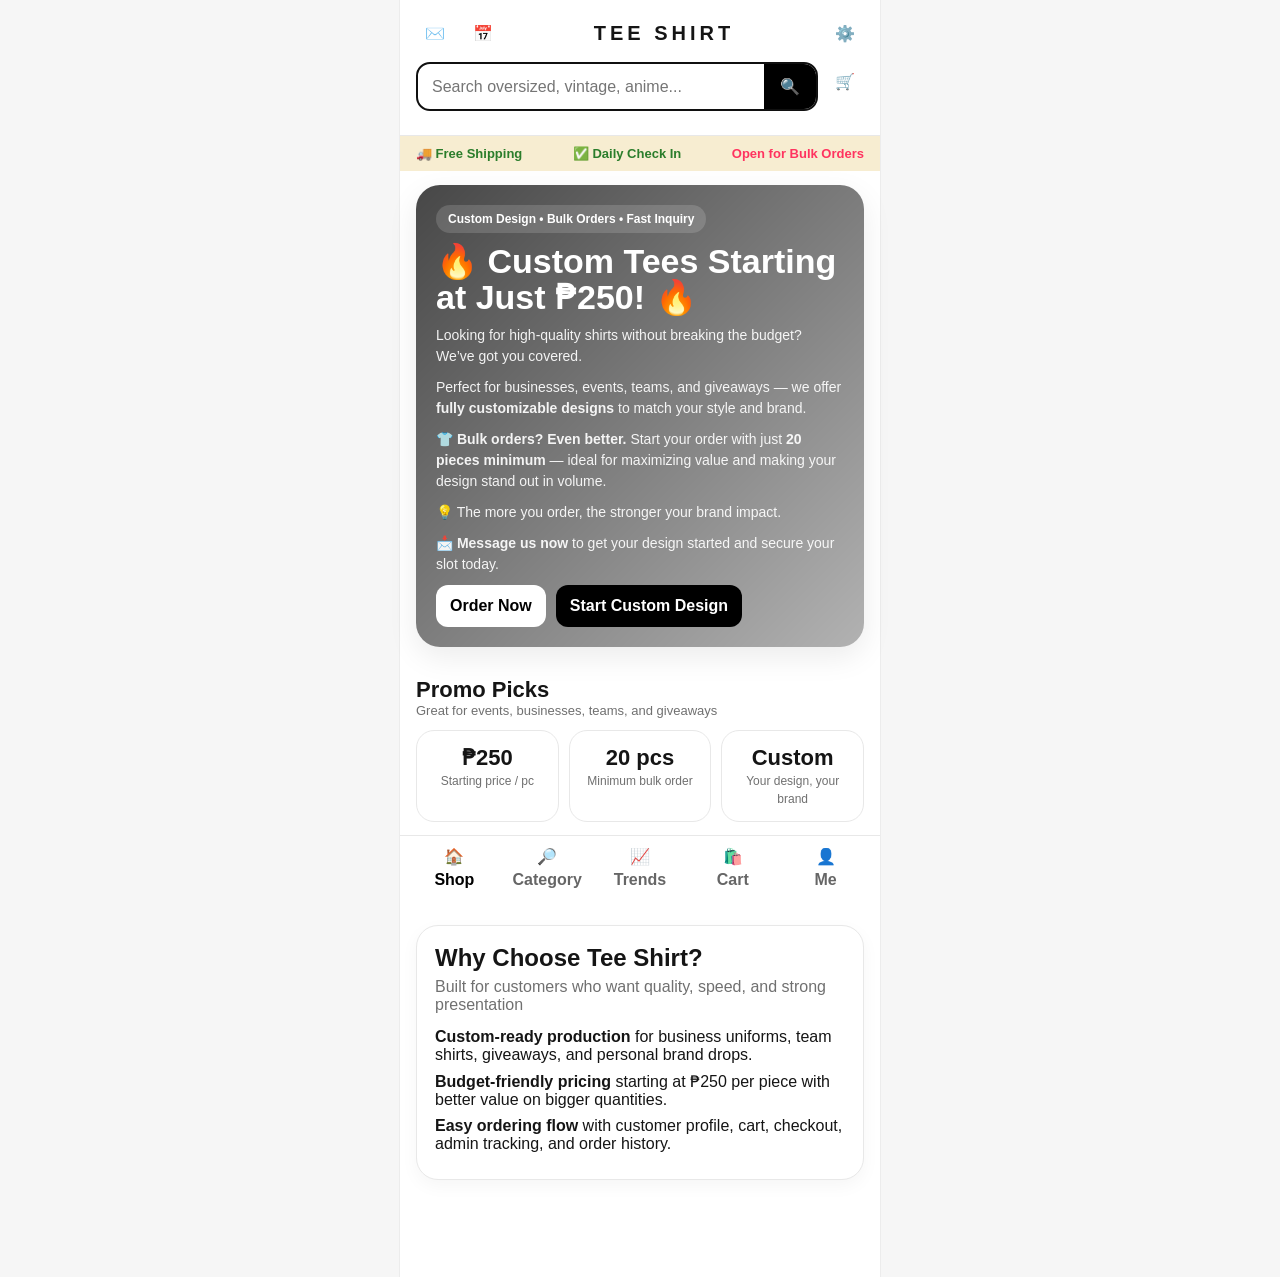
==== commit 3f20257f: "Add files via upload" ====
--- a/index.html
+++ b/index.html
@@ -3,7 +3,7 @@
 <head>
   <meta charset="UTF-8" />
   <meta name="viewport" content="width=device-width, initial-scale=1.0" />
-  <title>Mr Vape Shop</title>
+  <title>Tee Shirt</title>
   <link rel="stylesheet" href="./styles-v3.css" />
 </head>
 <body data-page="shop">
@@ -12,12 +12,12 @@
       <div class="topbar-inner">
         <button class="icon-btn inbox-btn" id="openInboxBtn" title="Inbox" type="button">✉️<span class="inbox-badge hidden" id="inboxBadge">1</span></button>
         <button class="icon-btn js-notice" data-text="Promos saved">📅</button>
-        <div class="logo">MR VAPE SHOP</div>
+        <div class="logo">TEE SHIRT</div>
         <a class="icon-btn" href="./admin-login.html" title="Admin">⚙️</a>
       </div>
       <div class="search-wrap">
         <div class="search">
-          <input id="searchInput" type="text" placeholder="Search pods, devices, juice, accessories..." />
+          <input id="searchInput" type="text" placeholder="Search oversized, vintage, anime..." />
           <button id="searchBtn">🔍</button>
         </div>
         <button class="icon-btn" id="openCartBtn">🛒</button>
@@ -26,24 +26,24 @@
     </header>
 
     <div class="banner-strip">
-      <div>💨 Vape Essentials</div>
-      <div>✅ 18+ Only</div>
-      <div class="pink">Pods • Devices • Promos</div>
+      <div>🚚 Free Shipping</div>
+      <div>✅ Daily Check In</div>
+      <div class="pink">Open for Bulk Orders</div>
     </div>
 
     <section class="hero">
       <div class="hero-card">
         <div class="hero-copy hero-copy-wide">
-          <div class="hero-eyebrow">Premium Vape Catalog • Pods • Devices • Fast Inquiry</div>
-          <h1>🔥 Premium Vape Deals Ready to Use 🔥</h1>
-          <p>Shop pods, devices, e-juice, batteries, and accessories in one clean vape-style catalog.</p>
-          <p>Browse best sellers, promos, and new arrivals with real-time stock from the admin page.</p>
-          <p>⚡ <strong>Featured promo:</strong> X-Black V2 Pod plus X-Black V3 Device bundle for only <strong>₱750</strong>.</p>
-          <p>🛡️ For adult customers only. Please buy responsibly.</p>
-          <p>📩 <strong>Message us now</strong> for availability, flavors, colors, and shop pickup details.</p>
+          <div class="hero-eyebrow">Custom Design • Bulk Orders • Fast Inquiry</div>
+          <h1>🔥 Custom Tees Starting at Just ₱250! 🔥</h1>
+          <p>Looking for high-quality shirts without breaking the budget? We’ve got you covered.</p>
+          <p>Perfect for businesses, events, teams, and giveaways — we offer <strong>fully customizable designs</strong> to match your style and brand.</p>
+          <p>👕 <strong>Bulk orders? Even better.</strong> Start your order with just <strong>20 pieces minimum</strong> — ideal for maximizing value and making your design stand out in volume.</p>
+          <p>💡 The more you order, the stronger your brand impact.</p>
+          <p>📩 <strong>Message us now</strong> to get your design started and secure your slot today.</p>
           <div class="cta-row">
-            <button class="btn light" id="shopNowBtn">Shop Now</button>
-            <button class="btn dark" id="openAccountBtn">Message Shop</button>
+            <button class="btn light" id="shopNowBtn">Order Now</button>
+            <button class="btn dark" id="openAccountBtn">Start Custom Design</button>
           </div>
         </div>
       </div>
@@ -52,21 +52,21 @@
     <section class="section">
       <div class="section-head">
         <div>
-          <div class="section-title">Hot Vape Promos</div>
-          <div class="section-sub">Best deals, ready-to-use kits, and fast shop inquiry</div>
+          <div class="section-title">Promo Picks</div>
+          <div class="section-sub">Great for events, businesses, teams, and giveaways</div>
         </div>
       </div>
       <div class="sale-strip">
-        <div class="sale-box"><strong>₱450</strong><span>X-Black V2 Pod</span></div>
-        <div class="sale-box"><strong>₱380</strong><span>X-Black V3 Device</span></div>
-        <div class="sale-box"><strong>₱750</strong><span>Promo bundle</span></div>
+        <div class="sale-box"><strong>₱250</strong><span>Starting price / pc</span></div>
+        <div class="sale-box"><strong>20 pcs</strong><span>Minimum bulk order</span></div>
+        <div class="sale-box"><strong>Custom</strong><span>Your design, your brand</span></div>
       </div>
     </section>
 
     <section class="section" id="productsSection">
       <div class="section-head">
         <div>
-          <div class="section-title">Featured Vape Products</div>
+          <div class="section-title">Trending Products</div>
           <div class="section-sub" id="sourceLabel">Loading products...</div>
         </div>
       </div>
@@ -76,21 +76,21 @@
     <section class="section">
       <div class="panel">
         <div class="panel-head">
-          <h2>Why Choose Mr Vape Shop?</h2>
-          <p>Designed for quick browsing, clear prices, and easy admin updates</p>
+          <h2>Why Choose Tee Shirt?</h2>
+          <p>Built for customers who want quality, speed, and strong presentation</p>
         </div>
         <div class="notes">
-          <p><strong>Real vape catalog flow</strong> for pods, devices, juices, batteries, and accessories.</p>
-          <p><strong>Promo-ready layout</strong> with highlighted bundles, stock, flavors, colors, and prices.</p>
-          <p><strong>Same working system</strong> with customer profile, cart, checkout, admin tracking, messages, and order history.</p>
+          <p><strong>Custom-ready production</strong> for business uniforms, team shirts, giveaways, and personal brand drops.</p>
+          <p><strong>Budget-friendly pricing</strong> starting at ₱250 per piece with better value on bigger quantities.</p>
+          <p><strong>Easy ordering flow</strong> with customer profile, cart, checkout, admin tracking, and order history.</p>
         </div>
       </div>
     </section>
 
     <nav class="bottom-nav">
       <button class="nav-btn active" id="navHome">🏠<span>Shop</span></button>
-      <button class="nav-btn" id="navCategory">🧃<span>Category</span></button>
-      <button class="nav-btn js-notice" data-text="Trends page can be added next">🔥<span>Promos</span></button>
+      <button class="nav-btn" id="navCategory">🔎<span>Category</span></button>
+      <button class="nav-btn js-notice" data-text="Trends page can be added next">📈<span>Trends</span></button>
       <button class="nav-btn" id="navCart">🛍️<span>Cart</span></button>
       <button class="nav-btn" id="navAccount">👤<span>Me</span></button>
     </nav>
@@ -134,7 +134,7 @@
 
         <div class="product-page-body">
           <div class="product-brand-row">
-            <div class="product-brand-text" id="productPageBrand">MR VAPE SHOP</div>
+            <div class="product-brand-text" id="productPageBrand">TEE SHIRT</div>
             <button class="wishlist-chip js-notice" data-text="Wishlist feature can be added next" type="button">♡ Save</button>
           </div>
 
@@ -153,15 +153,15 @@
 
           <div class="product-section">
             <div class="product-section-head">
-              <strong>Select Variant</strong>
-              <span id="selectedSizeLabel">No variant selected</span>
+              <strong>Select Size</strong>
+              <span id="selectedSizeLabel">No size selected</span>
             </div>
             <div class="size-grid" id="sizeGrid">
-              <button class="size-option" type="button" data-size="Classic">Classic</button>
-              <button class="size-option" type="button" data-size="Mint">Mint</button>
-              <button class="size-option" type="button" data-size="Fruit">Fruit</button>
-              <button class="size-option" type="button" data-size="Ice">Ice</button>
-              <button class="size-option" type="button" data-size="Device Color">Device Color</button>
+              <button class="size-option" type="button" data-size="S">S</button>
+              <button class="size-option" type="button" data-size="M">M</button>
+              <button class="size-option" type="button" data-size="L">L</button>
+              <button class="size-option" type="button" data-size="XL">XL</button>
+              <button class="size-option" type="button" data-size="2XL">2XL</button>
             </div>
           </div>
 
@@ -180,14 +180,14 @@
           <div class="product-section">
             <div class="product-section-head">
               <strong>Product Details</strong>
-              <span>Flavors, colors, and product info</span>
+              <span>Good for events, teams, and brands</span>
             </div>
             <div class="detail-list">
-              <div class="detail-row"><span>Store</span><strong>MR VAPE SHOP</strong></div>
-              <div class="detail-row"><span>Type</span><strong>Vape product</strong></div>
-              <div class="detail-row"><span>Variants</span><strong>Flavors and colors available</strong></div>
-              <div class="detail-row"><span>Promo</span><strong>Bundle deals available</strong></div>
-              <div class="detail-row"><span>Reminder</span><strong>For adult customers only</strong></div>
+              <div class="detail-row"><span>Store</span><strong>Tee Shirt</strong></div>
+              <div class="detail-row"><span>Material</span><strong>Premium cotton feel</strong></div>
+              <div class="detail-row"><span>Fit</span><strong>Customizable / Bulk-ready</strong></div>
+              <div class="detail-row"><span>Minimum Order</span><strong>20 pcs for custom bulk</strong></div>
+              <div class="detail-row"><span>Use Case</span><strong>Business, events, teams, giveaways</strong></div>
             </div>
           </div>
 
@@ -196,7 +196,7 @@
               <strong>Description</strong>
             </div>
             <p class="product-description" id="productPageDescription">
-              Premium vape product with available variants. Check stock, price, flavor, and color before checkout.
+              High-quality custom tee ready for personal design, brand identity, uniforms, team wear, and giveaways.
             </p>
           </div>
         </div>
@@ -218,7 +218,7 @@
   <div class="inquiry-modal hidden" id="inquiryModal">
     <div class="inquiry-card messenger-card">
       <div class="drawer-head">
-        <strong>Vape Shop Chat</strong>
+        <strong>Custom Bulk Order Chat</strong>
         <button class="icon-btn" id="closeInquiryBtn">✕</button>
       </div>
       <div class="messenger-top-fields">
@@ -233,12 +233,7 @@
       </div>
       <div class="messenger-chat-window" id="customerChatWindow"></div>
       <div class="messenger-compose">
-        <div class="chat-quick-row" aria-label="Quick messages">
-          <button class="chat-quick" type="button" data-quick-message="Hi, I want to check available flavors.">Check flavors</button>
-          <button class="chat-quick" type="button" data-quick-message="Hi, I want to order a promo bundle.">Promo bundle</button>
-          <button class="chat-quick" type="button" data-quick-message="Hi, is pickup available today?">Pickup today</button>
-        </div>
-        <textarea id="inq_message" placeholder="Tell us the product, flavor, device color, quantity, and pickup or delivery details."></textarea>
+        <textarea id="inq_message" placeholder="Tell us your shirt design idea, quantity, sizes, event date, colors, and other details."></textarea>
         <div class="chat-upload-row">
           <label class="upload-chip" for="inq_image">📷 Add Image</label>
           <input id="inq_image" class="hidden-file-input" type="file" accept="image/*" />
--- a/styles-v3.css
+++ b/styles-v3.css
@@ -412,215 +412,3 @@
 .chat-image{display:block;width:100%;max-width:240px;max-height:260px;object-fit:cover;border-radius:14px;margin-top:8px;background:#f1f1f1}
 .chat-text{white-space:pre-wrap;word-break:break-word}
 .admin-conversation-preview{white-space:nowrap;overflow:hidden;text-overflow:ellipsis}
-
-/* Vape shop premium theme override */
-:root{--bg:#05070c;--card:#0d1320;--text:#f8fbff;--muted:#9aa7bc;--line:rgba(255,255,255,.12);--shadow:0 18px 50px rgba(0,0,0,.45)}
-html,body{background:radial-gradient(circle at top,#182033 0,#05070c 45%,#030407 100%);color:var(--text)}
-.app{background:linear-gradient(180deg,#070b12 0%,#05070c 100%);box-shadow:0 0 0 1px rgba(255,255,255,.08),0 30px 80px rgba(0,0,0,.65)}
-.topbar,.bottom-nav,.drawer-panel,.product-page-shell,.product-page-header,.product-page-modal,.login-card,.panel,.sale-box,.card,.stat-card{background:rgba(10,15,26,.94);border-color:var(--line);color:var(--text);backdrop-filter:blur(14px)}
-.logo,.sidebar-logo,.login-brand{letter-spacing:2px;background:linear-gradient(90deg,#7df9ff,#8b5cf6,#ff2bd6);-webkit-background-clip:text;background-clip:text;color:transparent;text-shadow:0 0 20px rgba(125,249,255,.15)}
-.icon-btn{background:rgba(255,255,255,.08);color:#fff;border:1px solid rgba(255,255,255,.12)}
-.search{background:rgba(255,255,255,.07);border:1px solid rgba(125,249,255,.45);box-shadow:0 0 22px rgba(125,249,255,.08)}
-.search input,.field input,.admin-form input,.admin-form select,.login-form input,.admin-compose textarea,.messenger-compose textarea,.order-status-select{background:#0b1020;color:#fff;border-color:rgba(255,255,255,.16)}
-.search button,.btn.dark,.mini-btn,.chip.active{background:linear-gradient(135deg,#00e5ff,#8b5cf6);color:#03101a;border:none;box-shadow:0 12px 30px rgba(0,229,255,.18)}
-.btn.light,.btn.ghost{background:rgba(255,255,255,.08);color:#fff;border:1px solid rgba(255,255,255,.14)}
-.banner-strip{background:linear-gradient(90deg,rgba(0,229,255,.15),rgba(139,92,246,.14),rgba(255,43,214,.12));color:#dffcff;border-bottom:1px solid rgba(255,255,255,.1)}
-.hero-card{background:linear-gradient(135deg,rgba(3,6,12,.92),rgba(8,16,35,.52)),url('https://images.unsplash.com/photo-1608156639585-b3a032ef9689?auto=format&fit=crop&w=1200&q=80') center/cover;min-height:430px;border:1px solid rgba(125,249,255,.20);box-shadow:0 22px 60px rgba(0,0,0,.55), inset 0 0 80px rgba(0,229,255,.12)}
-.hero-eyebrow,.badge,.wishlist-chip,.meta-pill{background:rgba(125,249,255,.12);color:#dffcff;border:1px solid rgba(125,249,255,.28)}
-.price,.product-page-price,.pink{color:#7df9ff}.brand{color:#c084fc}.old,.product-page-old-price{color:#778499}.chip{background:#0b1020;color:#dbeafe;border-color:rgba(255,255,255,.12)}
-.thumb,.product-main-image-wrap,.cart-thumb{background-color:#101827}.drawer{background:rgba(0,0,0,.72)}
-.sidebar{background:#060912}.side-link{background:rgba(255,255,255,.08)}.side-link.active{background:linear-gradient(135deg,#00e5ff,#8b5cf6);color:#03101a}
-.notice{background:linear-gradient(135deg,#00e5ff,#8b5cf6);color:#03101a}
-.product-bottom-bar,.account-actions{background:rgba(5,7,12,.94);border-color:rgba(255,255,255,.12)}
-.summary{background:#0b1020;border-color:rgba(255,255,255,.12)}
-
-
-/* === PRO CHAT DARK MODE UPGRADE === */
-.inquiry-modal{
-  background:rgba(0,0,0,.82) !important;
-  backdrop-filter:blur(10px);
-}
-.inquiry-card,
-.inquiry-card.messenger-card{
-  background:linear-gradient(180deg,#070b12 0%,#05070c 100%) !important;
-  color:#f8fbff !important;
-  border:1px solid rgba(125,249,255,.22) !important;
-  box-shadow:0 0 0 1px rgba(255,255,255,.06),0 24px 80px rgba(0,0,0,.85),0 0 40px rgba(139,92,246,.14) !important;
-}
-.inquiry-card .drawer-head,
-.admin-conversation-header{
-  background:#070b12 !important;
-  color:#f8fbff !important;
-  border-bottom:1px solid rgba(255,255,255,.12) !important;
-}
-.inquiry-card .drawer-head strong,
-.admin-conversation-header strong,
-.panel-head h2{
-  background:linear-gradient(90deg,#7df9ff,#8b5cf6,#ff2bd6);
-  -webkit-background-clip:text;
-  background-clip:text;
-  color:transparent;
-}
-#closeInquiryBtn,
-.admin-message-close,
-.inquiry-card .icon-btn{
-  background:rgba(255,255,255,.08) !important;
-  color:#ffffff !important;
-  border:1px solid rgba(255,255,255,.18) !important;
-  opacity:1 !important;
-}
-#closeInquiryBtn:hover,
-.inquiry-card .icon-btn:hover{
-  border-color:#7df9ff !important;
-  box-shadow:0 0 18px rgba(125,249,255,.25);
-}
-.messenger-top-fields,
-.messenger-compose,
-.admin-compose{
-  background:#070b12 !important;
-}
-.messenger-chat-window,
-.admin-chat-window{
-  background:radial-gradient(circle at top left,rgba(0,229,255,.08),transparent 34%),linear-gradient(180deg,#060a12 0%,#03050a 100%) !important;
-  border-color:rgba(255,255,255,.12) !important;
-  color:#f8fbff !important;
-  scrollbar-width:thin;
-  scrollbar-color:#334155 #05070c;
-}
-.messenger-chat-window::-webkit-scrollbar,
-.admin-chat-window::-webkit-scrollbar,
-.admin-conversation-list::-webkit-scrollbar{width:8px}
-.messenger-chat-window::-webkit-scrollbar-thumb,
-.admin-chat-window::-webkit-scrollbar-thumb,
-.admin-conversation-list::-webkit-scrollbar-thumb{background:#334155;border-radius:999px}
-.chat-empty{
-  color:#93a4bd !important;
-  border:1px dashed rgba(125,249,255,.18);
-  border-radius:18px;
-  background:rgba(255,255,255,.03);
-  align-self:center;
-}
-.chat-bubble{
-  box-shadow:0 12px 28px rgba(0,0,0,.22) !important;
-  border:1px solid rgba(255,255,255,.10);
-}
-.chat-bubble.customer{
-  background:linear-gradient(135deg,#123044,#1b1644) !important;
-  color:#ffffff !important;
-  border-color:rgba(125,249,255,.35) !important;
-}
-.chat-bubble.admin{
-  background:#111827 !important;
-  color:#f8fbff !important;
-  border-color:rgba(167,139,250,.35) !important;
-}
-.chat-meta{color:#b8c7da !important;opacity:.85 !important}
-.chat-text{color:inherit !important}
-.chat-image{background:#05070c !important;border:1px solid rgba(255,255,255,.12)}
-.messenger-compose textarea,
-.admin-compose textarea,
-.inquiry-card input,
-.inquiry-card textarea,
-.admin-compose .order-status-select{
-  background:#0b1020 !important;
-  color:#ffffff !important;
-  border:1px solid rgba(255,255,255,.16) !important;
-  box-shadow:inset 0 0 0 1px rgba(255,255,255,.02);
-}
-.messenger-compose textarea:focus,
-.admin-compose textarea:focus,
-.inquiry-card input:focus{
-  border-color:#7df9ff !important;
-  box-shadow:0 0 0 3px rgba(125,249,255,.10);
-  outline:none;
-}
-.inquiry-card input::placeholder,
-.inquiry-card textarea::placeholder,
-.admin-compose textarea::placeholder{color:#7d8798 !important}
-#sendInquiryBtn,
-#sendAdminReplyBtn{
-  background:linear-gradient(180deg,#111827,#020617) !important;
-  color:#ffffff !important;
-  border:1px solid rgba(125,249,255,.55) !important;
-  box-shadow:0 0 20px rgba(0,229,255,.12), inset 0 0 18px rgba(139,92,246,.10) !important;
-}
-#sendInquiryBtn:hover,
-#sendAdminReplyBtn:hover{
-  border-color:#a78bfa !important;
-  box-shadow:0 0 26px rgba(167,139,250,.22), inset 0 0 18px rgba(0,229,255,.12) !important;
-}
-.upload-chip{
-  background:#111827 !important;
-  color:#e5f7ff !important;
-  border-color:rgba(125,249,255,.25) !important;
-}
-.upload-file-name{color:#a8b5c8 !important}
-.chat-image-preview{
-  background:#0b1020 !important;
-  border-color:rgba(255,255,255,.14) !important;
-}
-.chat-image-preview img{background:#05070c !important}
-.mini-remove-btn{background:#1f2937 !important;color:#fff !important;border:1px solid rgba(255,255,255,.14)}
-.admin-messenger{
-  background:#070b12 !important;
-  border-radius:22px;
-}
-.admin-conversation-list,
-.admin-conversation-panel{
-  background:#05070c !important;
-  border-color:rgba(125,249,255,.18) !important;
-  box-shadow:inset 0 0 24px rgba(0,229,255,.03);
-}
-.admin-conversation-item{
-  background:#0b1020 !important;
-  color:#f8fbff !important;
-  border-bottom:1px solid rgba(255,255,255,.08) !important;
-}
-.admin-conversation-item:hover{
-  background:#111827 !important;
-  border-color:rgba(125,249,255,.25) !important;
-}
-.admin-conversation-item.active{
-  background:linear-gradient(135deg,rgba(0,229,255,.16),rgba(139,92,246,.16)) !important;
-  border-left:4px solid #7df9ff !important;
-}
-.admin-conversation-item.unread{border-left:4px solid #a855f7 !important}
-.admin-conversation-name{color:#ffffff !important}
-.admin-conversation-preview{color:#a8b5c8 !important}
-.unread-badge{
-  background:linear-gradient(135deg,#00e5ff,#8b5cf6) !important;
-  color:#020617 !important;
-}
-.chat-quick-row{
-  display:flex;
-  gap:8px;
-  overflow:auto;
-  padding-bottom:2px;
-}
-.chat-quick-row::-webkit-scrollbar{display:none}
-.chat-quick{
-  white-space:nowrap;
-  border:1px solid rgba(125,249,255,.25);
-  background:#0b1020;
-  color:#dffcff;
-  border-radius:999px;
-  padding:8px 11px;
-  font-size:12px;
-  font-weight:800;
-  cursor:pointer;
-}
-.chat-quick:hover{border-color:#a78bfa;background:#111827}
-.chat-pro-note{
-  font-size:12px;
-  color:#9fb1c8;
-  display:flex;
-  align-items:center;
-  gap:6px;
-}
-.admin-compose-actions{align-items:stretch !important}
-.admin-compose-actions select{min-width:130px}
-@media (max-width:560px){
-  .inquiry-modal{align-items:flex-end;padding:0 !important}
-  .inquiry-card{width:100% !important;max-height:92vh !important;border-radius:24px 24px 0 0 !important}
-  .admin-compose-actions{flex-direction:column}
-}
